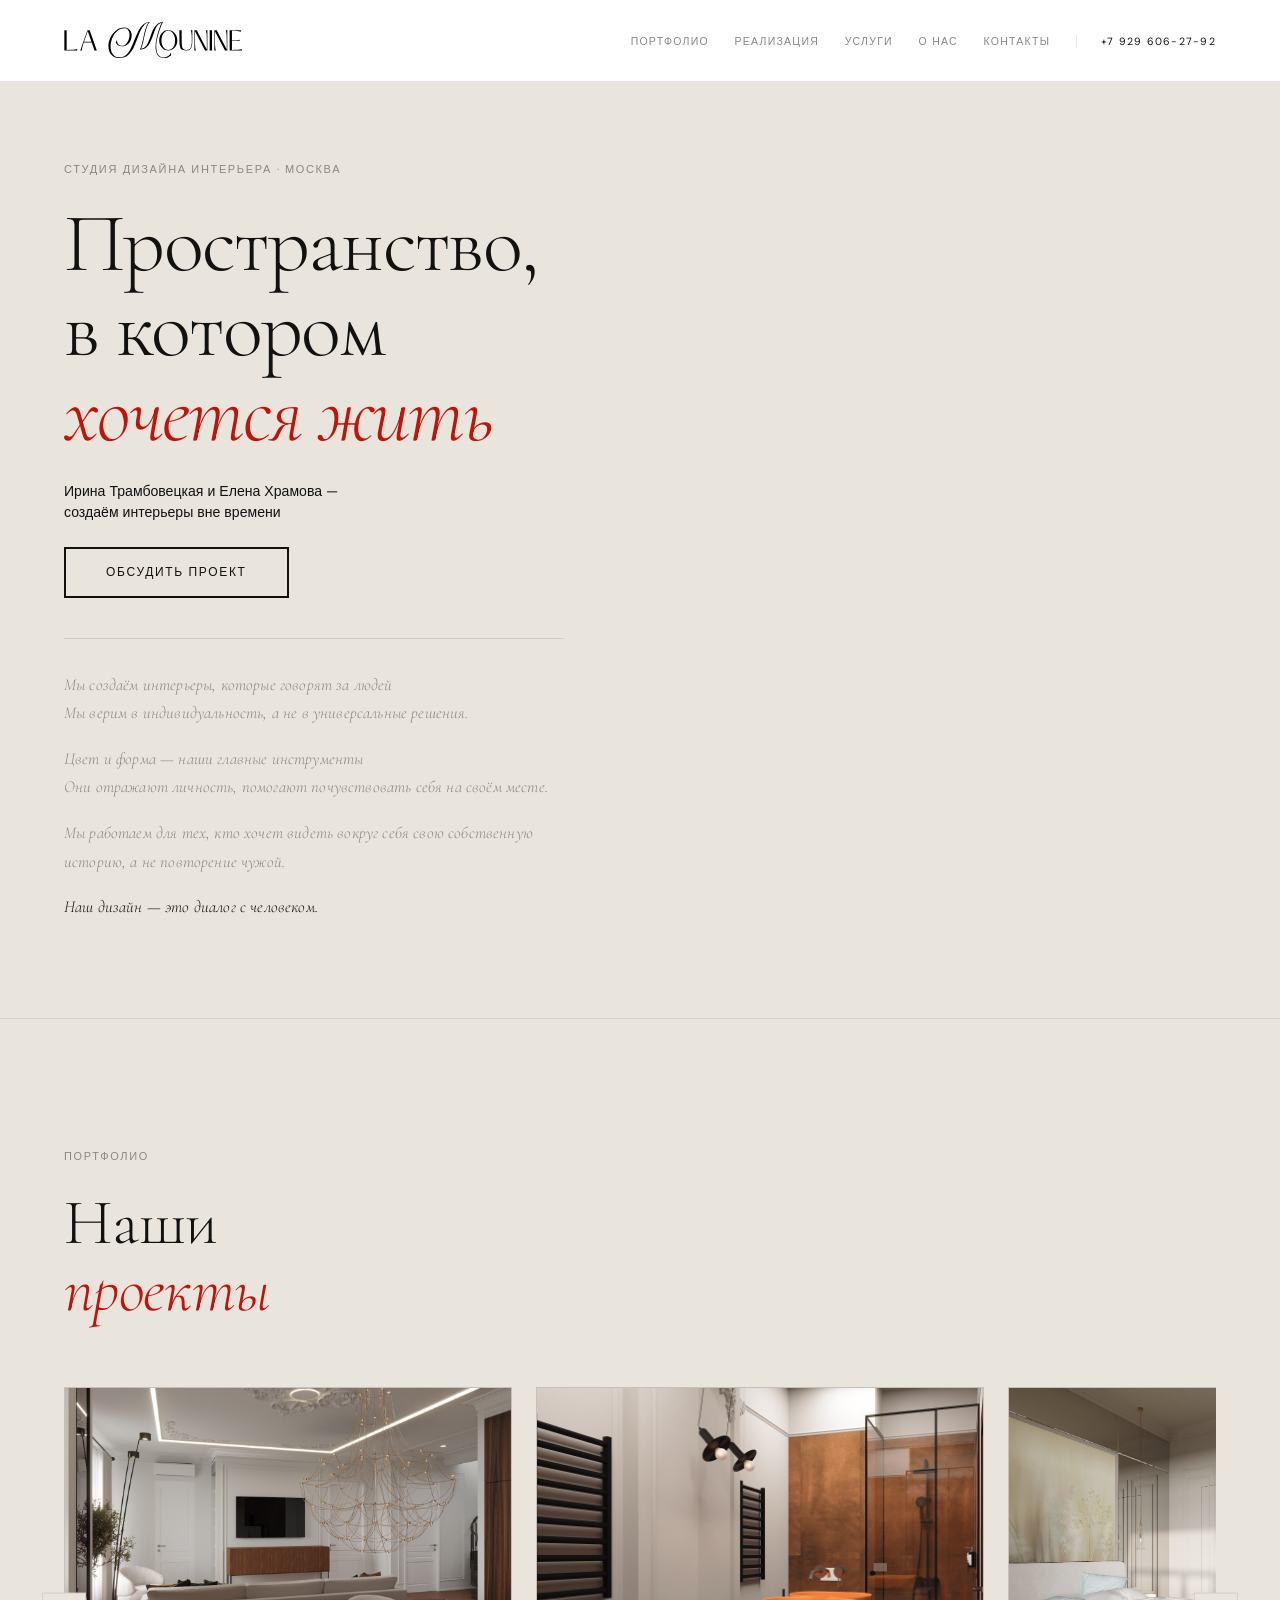
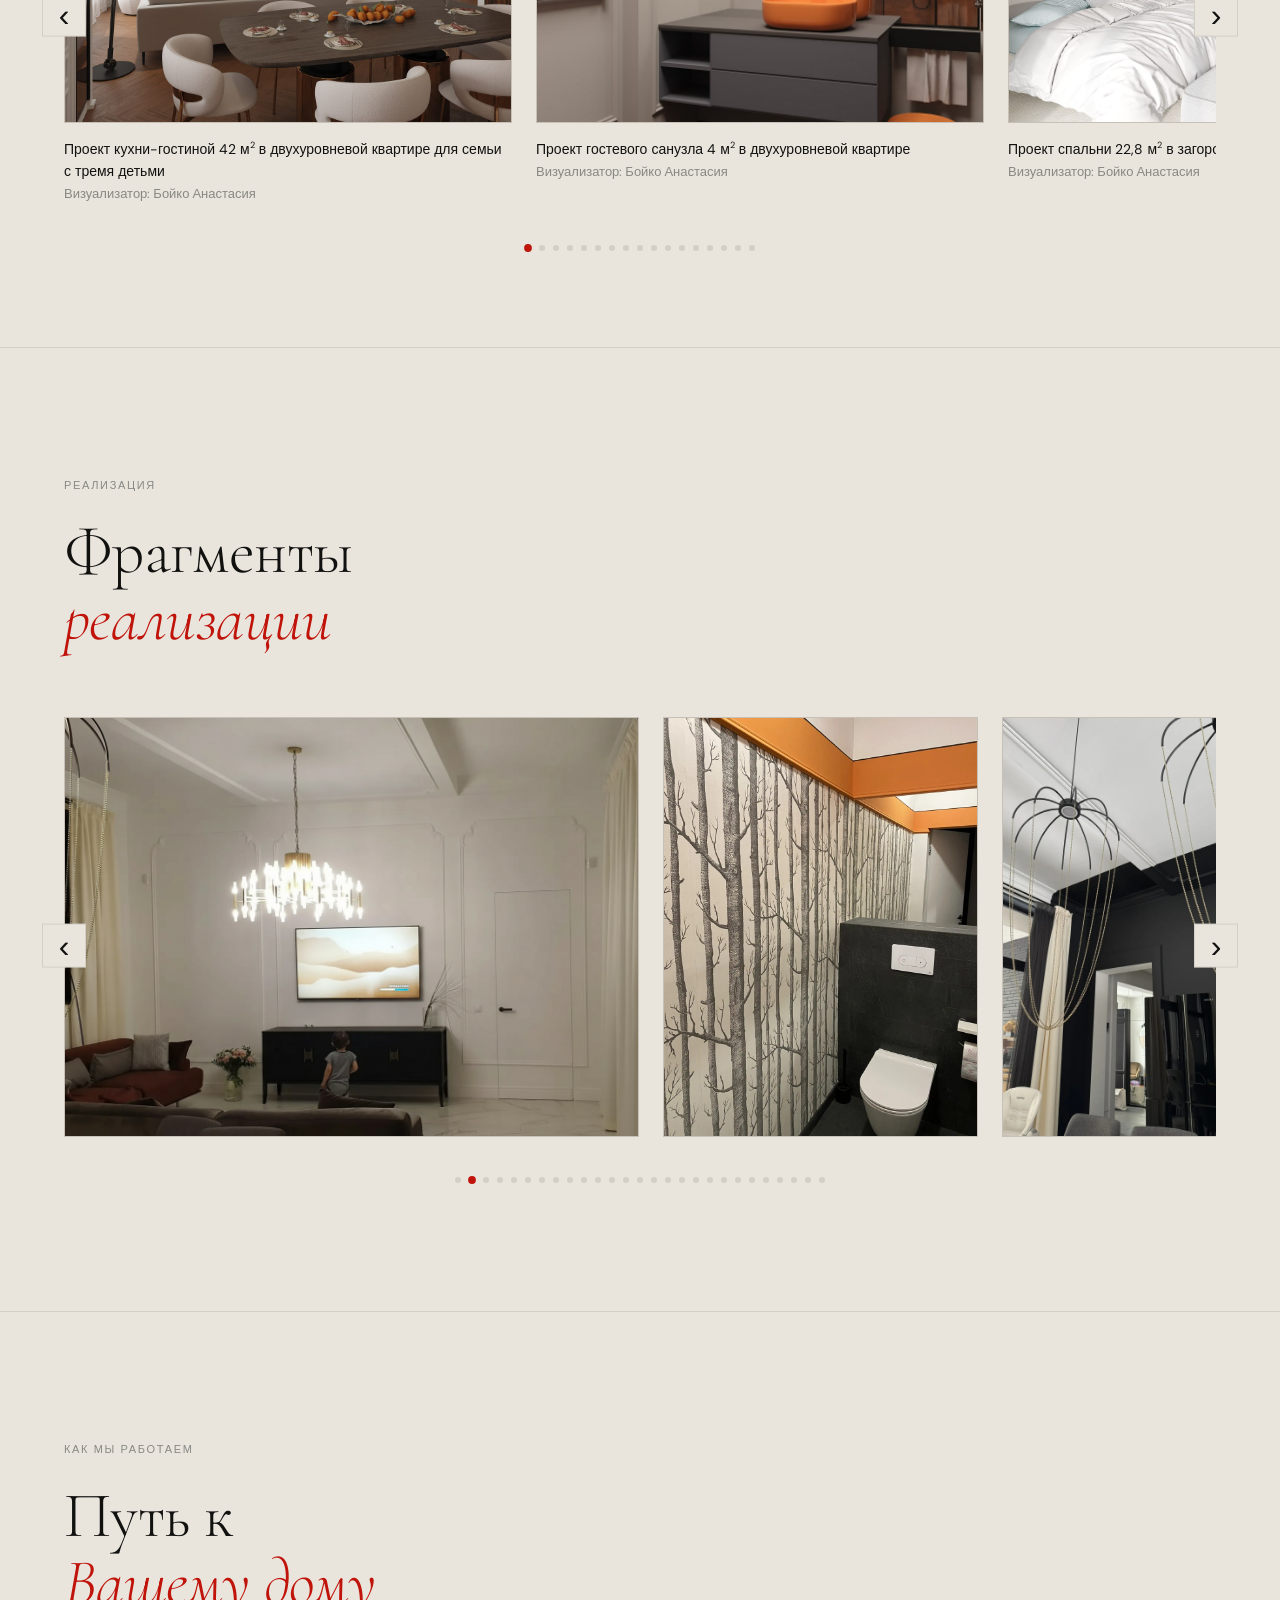
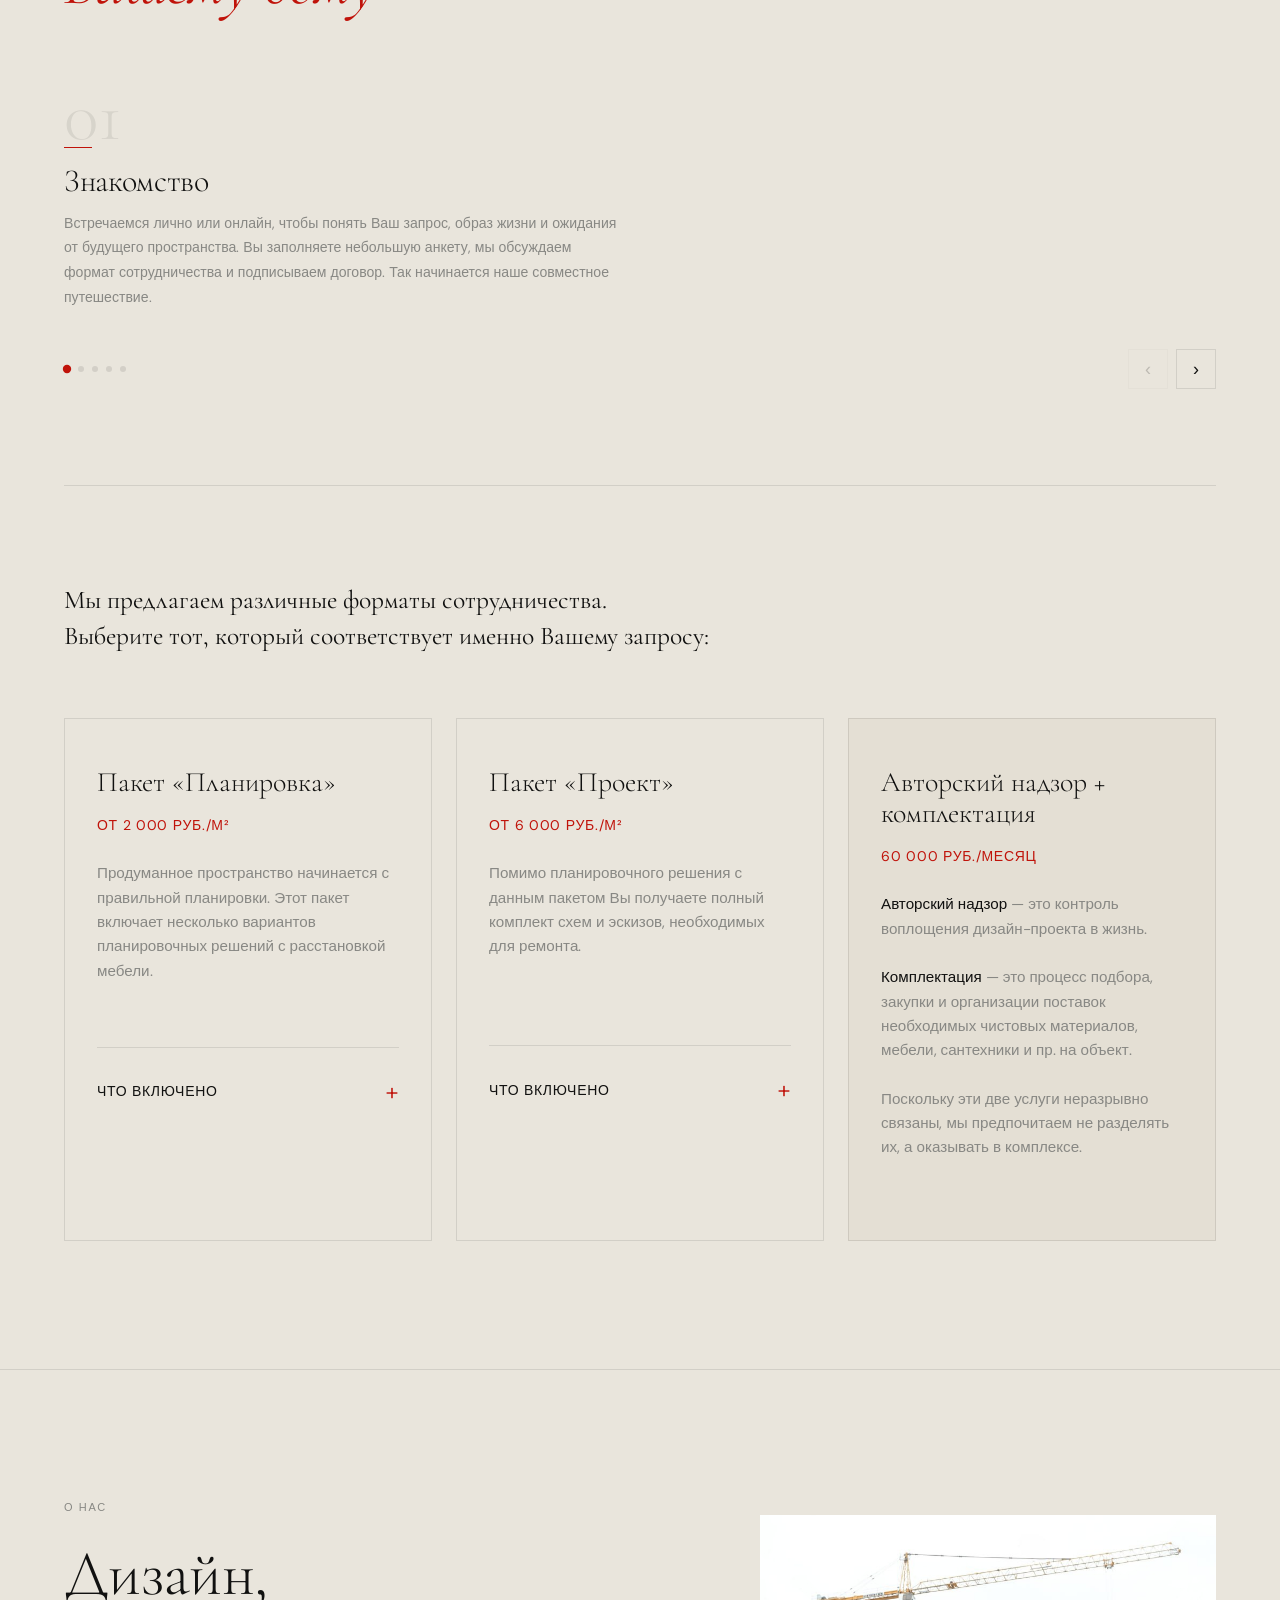
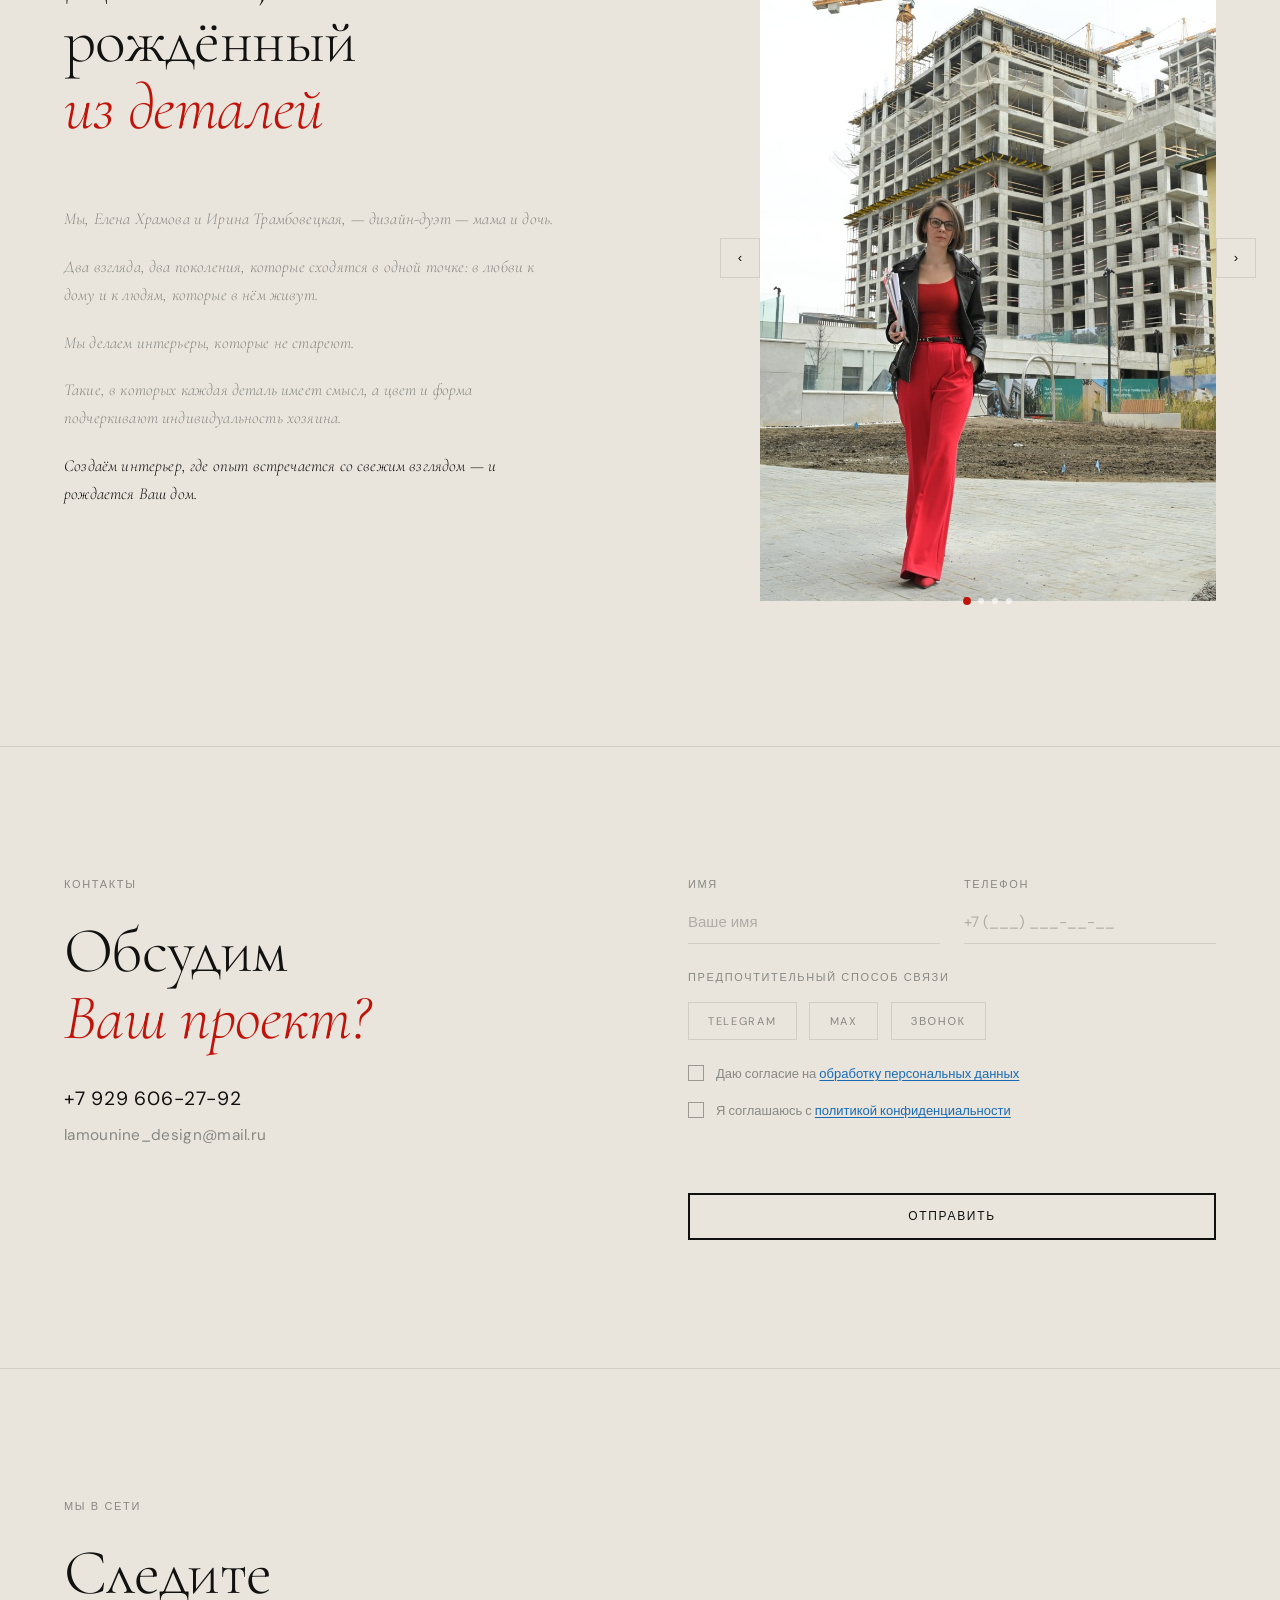
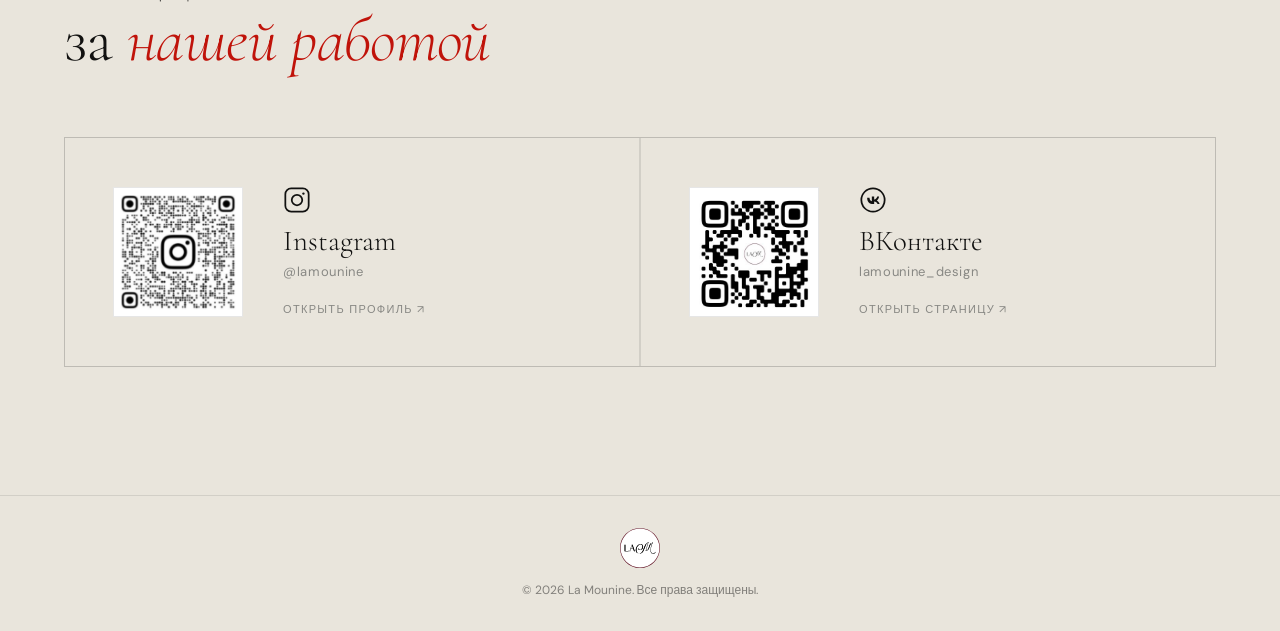
==== index.html @ 2fc663b3 "feat: update site assets, styles, and scripts with new fragment and about section images" ====
<!DOCTYPE html>
<html lang="ru">

<head>
  <meta charset="UTF-8" />
  <meta name="viewport" content="width=device-width, initial-scale=1.0, viewport-fit=cover" />
  <title>La Mounine — Студия дизайна интерьера</title>
  <link rel="icon" type="image/svg+xml" href="images/favicon.svg" />
  <link rel="stylesheet" href="style.css?v=7" />
  <link rel="preconnect" href="https://fonts.googleapis.com" />
  <link rel="preconnect" href="https://fonts.gstatic.com" crossorigin />
  <link
    href="https://fonts.googleapis.com/css2?family=Cormorant+Garamond:ital,wght@0,300;0,400;1,300;1,400&family=DM+Sans:wght@300;400;500&display=swap"
    rel="stylesheet" />
</head>

<body>

  <!-- NAV ═══════════════════════════════════ -->
  <nav class="nav">
    <a href="#" class="nav__logo">
      <img src="images/logo.svg" alt="La Mounine" />
    </a>

    <a href="tel:+79296062792" class="nav__phone nav__phone--mobile">+7 929 606-27-92</a>

    <ul class="nav__links">
      <li><a href="#portfolio">Портфолио</a></li>
      <li><a href="#fragments">Реализация</a></li>
      <li><a href="#process">Услуги</a></li>
      <li><a href="#about">О нас</a></li>
      <li><a href="#contact">Контакты</a></li>
      <li><a href="tel:+79296062792" class="nav__phone">+7 929 606-27-92</a></li>
    </ul>

    <button type="button" class="nav__burger" aria-label="Открыть меню">
      <span></span>
      <span></span>
    </button>
  </nav>

  <!-- HERO ══════════════════════════════════ -->
  <section id="hero" class="hero">
    <div class="hero__content">
      <p class="hero__label">Студия дизайна интерьера · Москва</p>
      <h1 class="hero__title">
        Пространство,<br />
        в котором<br />
        <em>хочется жить</em>
      </h1>
      <p class="hero__offer">
        Ирина Трамбовецкая и Елена Храмова —<br />
        создаём интерьеры вне времени
      </p>
      <a href="#contact" class="btn hero__btn">Обсудить проект</a>
      <div class="hero__manifesto">
        <p>Мы создаём интерьеры, которые говорят за людей<br />Мы верим в индивидуальность, а не в универсальные
          решения.</p>
        <p>Цвет и форма — наши главные инструменты<br />Они отражают личность, помогают почувствовать себя на своём
          месте.</p>
        <p>Мы работаем для тех, кто хочет видеть вокруг себя свою собственную историю, а не повторение чужой.</p>
        <p class="hero__manifesto-last">Наш дизайн — это диалог с человеком.</p>
      </div>
    </div>
    <div class="hero__line" aria-hidden="true"></div>
  </section>

  <!-- PORTFOLIO ═════════════════════════════ -->
  <section id="portfolio" class="portfolio">
    <header class="section-header">
      <span class="section-label">Портфолио</span>
      <h2 class="section-title">Наши<br /><em>проекты</em></h2>
    </header>

    <!--
      КАК ДОБАВИТЬ ПРОЕКТ:
      1. Скопируй блок <div class="project-card"> ... </div>
      2. В data-project укажи уникальное имя (латиницей, без пробелов)
      3. Замени src="images/..." на путь к обложке
      4. Заполни подпись внутри <p class="project-card__caption">
      5. В JS-массиве PROJECTS добавь объект с photos[] и той же caption

      КАК НАПИСАТЬ м²:
      Используй HTML: м<sup>2</sup>  →  отображается как м²
    -->

    <div class="carousel">
      <button class="carousel__btn carousel__btn--prev" id="projectsPrev" aria-label="Предыдущее">&#x2039;</button>
      <button class="carousel__btn carousel__btn--next" id="projectsNext" aria-label="Следующее">&#x203A;</button>

      <div class="projects-scroll" id="projectsTrack">

        <div class="project-card" data-project="project1">
          <div class="project-card__cover">
            <img src="images/project1/1_1.jpg" alt="Проект спальни" />
          </div>
          <p class="project-card__caption">
            Проект кухни-гостиной 42 м<sup>2</sup> в двухуровневой квартире для семьи с тремя детьми<br />
            <span>Визуализатор: Бойко Анастасия</span>
          </p>
        </div>

        <div class="project-card" data-project="project2">
          <div class="project-card__cover">
            <img src="images/project2/2_1.jpg" alt="Проект кухни-гостиной" />
          </div>
          <p class="project-card__caption">
            Проект гостевого санузла 4 м<sup>2</sup> в двухуровневой квартире<br />
            <span>Визуализатор: Бойко Анастасия</span>
          </p>
        </div>

        <div class="project-card" data-project="project3">
          <div class="project-card__cover">
            <img src="images/project3/3_1.jpg" alt="Проект гостевого санузла" />
          </div>
          <p class="project-card__caption">
            Проект спальни 22,8 м<sup>2</sup> в загородном доме для деловой женщины<br />
            <span>Визуализатор: Бойко Анастасия</span>
          </p>
        </div>

        <div class="project-card" data-project="project4">
          <div class="project-card__cover">
            <img src="images/project4/4_1.jpg" alt="Проект спальни" />
          </div>
          <p class="project-card__caption">
            Проект спальни 15,5 м<sup>2</sup> в квартире для молодой пары<br />
            <span>Визуализатор: Бойко Анастасия</span>
          </p>
        </div>

        <div class="project-card" data-project="project5">
          <div class="project-card__cover">
            <img src="images/project5/5_1.jpg" alt="Проект ванной комнаты" />
          </div>
          <p class="project-card__caption">
            Проект ванной комнаты 4,8 м<sup>2</sup> в таунхаусе для девочек<br />
            <span>Визуализатор: Бойко Анастасия</span>
          </p>
        </div>

        <div class="project-card" data-project="project6">
          <div class="project-card__cover">
            <img src="images/project6/6_1.jpg" alt="Проект гостевой комнаты" />
          </div>
          <p class="project-card__caption">
            Проект гостевой комнаты 13,7 м<sup>2</sup> в таунхаусе<br />
            <span>Визуализатор: Бойко Анастасия</span>
          </p>
        </div>

        <div class="project-card" data-project="project7">
          <div class="project-card__cover">
            <img src="images/project7/7_1.jpg" alt="Проект детской комнаты" />
          </div>
          <p class="project-card__caption">
            Проект детской комнаты с «сырной» гардеробной 16,7 м<sup>2</sup> в таунхаусе для маленькой девочки<br />
            <span>Визуализатор: Бойко Анастасия</span>
          </p>
        </div>

        <div class="project-card" data-project="project8">
          <div class="project-card__cover">
            <img src="images/project8/8_1.jpg" alt="Проект детской комнаты" />
          </div>
          <p class="project-card__caption">
            Проект детской комнаты с гардеробной 19,1 м<sup>2</sup> в таунхаусе для девочки в нескольких вариантах<br />
            <span>Визуализатор: Бойко Анастасия</span>
          </p>
        </div>

        <div class="project-card" data-project="project9">
          <div class="project-card__cover">
            <img src="images/project9/9_1.jpg" alt="Проект комнаты для подростка" />
          </div>
          <p class="project-card__caption">
            Проект комнаты для подростка 14,3 м<sup>2</sup> в таунхаусе со своим собственным выходом на улицу<br />
            <span>Визуализатор: Бойко Анастасия</span>
          </p>
        </div>

        <div class="project-card" data-project="project10">
          <div class="project-card__cover">
            <img src="images/project10/10_1.jpg" alt="Проект гостевого санузла" />
          </div>
          <p class="project-card__caption">
            Проект гостевого санузла 3,8 м<sup>2</sup> в таунхаусе с выходом в душевую и техническую зону<br />
            <span>Визуализатор: Бойко Анастасия</span>
          </p>
        </div>

        <div class="project-card" data-project="project11">
          <div class="project-card__cover">
            <img src="images/project11/11_1.jpg" alt="Проект мастер-спальни" />
          </div>
          <p class="project-card__caption">
            Проект мастер-спальни 22,2 м<sup>2</sup> в таунхаусе, предложены разные цветовые решения<br />
            <span>Визуализатор: Бойко Анастасия</span>
          </p>
        </div>

        <div class="project-card" data-project="project12">
          <div class="project-card__cover">
            <img src="images/project12/12_1.jpg" alt="Проект гардероба" />
          </div>
          <p class="project-card__caption">
            Проект невероятной гардеробной комнаты, соединяющего спальню и санузел, 11,6 м<sup>2</sup><br />
            <span>Визуализатор: Бойко Анастасия</span>
          </p>
        </div>

        <div class="project-card" data-project="project13">
          <div class="project-card__cover">
            <img src="images/project13/13_1.jpg" alt="Проект мастер-санузла" />
          </div>
          <p class="project-card__caption">
            Проект мастер-санузла 8,6 м<sup>2</sup> в разных цветовых гаммах<br />
            <span>Визуализатор: Бойко Анастасия</span>
          </p>
        </div>

        <div class="project-card" data-project="project14">
          <div class="project-card__cover">
            <img src="images/project14/14_1.jpg" alt="Проект кухни-гостиной" />
          </div>
          <p class="project-card__caption">
            Проект кухни-гостиной 43,1 м<sup>2</sup> в таунхаусе для семейной пары с маленькими детьми<br />
            <span>Визуализатор: Бойко Анастасия</span>
          </p>
        </div>

        <div class="project-card" data-project="project15">
          <div class="project-card__cover">
            <img src="images/project15/15_1.jpg" alt="Проект комнаты для мальчика-подростка" />
          </div>
          <p class="project-card__caption">
            Проект комнаты для мальчика-подростка 12,5 м<sup>2</sup> в квартире с собственным санузлом 3,6
            м<sup>2</sup><br />
            <span>Визуализатор: Бойко Анастасия</span>
          </p>
        </div>

        <div class="project-card" data-project="project16">
          <div class="project-card__cover">
            <img src="images/project16/16_1.jpg" alt="Проект ванной комнаты" />
          </div>
          <p class="project-card__caption">
            Проект ванной комнаты 4,9 м<sup>2</sup> в квартире с акцентным декором<br />
            <span>Визуализатор: Бойко Анастасия</span>
          </p>
        </div>

        <div class="project-card" data-project="project17">
          <div class="project-card__cover">
            <img src="images/project17/17_1.jpg" alt="Проект прихожей, кухни-столовой и гостиной" />
          </div>
          <p class="project-card__caption">
            Проект прихожей, кухни-столовой и гостиной 4,9 м<sup>2</sup> в квартире для семьи<br />
            <span>Визуализатор: Бойко Анастасия</span>
          </p>
        </div>
      </div><!-- /projects-scroll -->

      <div class="carousel__dots" id="projectsDots"></div>
    </div><!-- /carousel -->
  </section>

  <!-- FRAGMENTS ══════════════════════════════ -->
  <section id="fragments" class="fragments">
    <header class="section-header">
      <span class="section-label">Реализация</span>
      <h2 class="section-title">Фрагменты<br /><em>реализации</em></h2>
    </header>

    <div class="carousel">
      <button class="carousel__btn carousel__btn--prev" id="carouselPrev" aria-label="Предыдущее">&#x2039;</button>
      <button class="carousel__btn carousel__btn--next" id="carouselNext" aria-label="Следующее">&#x203A;</button>

      <div class="carousel__track" id="carouselTrack">
        <!--
          Как добавить фото:
          1. Положи файлы в папку images/fragments/
          2. Раскомментируй <img> и удали <div class="carousel__placeholder">
        -->
        <div class="carousel__slide">
          <img src="images/fragments/f1.jpg" alt="Фрагмент реализации" />
        </div>
        <div class="carousel__slide">
          <img src="images/fragments/f2.jpg" alt="Фрагмент реализации" />
        </div>
        <div class="carousel__slide">
          <img src="images/fragments/f3.jpg" alt="Фрагмент реализации" />
        </div>
        <div class="carousel__slide">
          <img src="images/fragments/f4.jpg" alt="Фрагмент реализации" />
        </div>
        <div class="carousel__slide">
          <img src="images/fragments/f5.jpg" alt="Фрагмент реализации" />
        </div>
        <div class="carousel__slide">
          <img src="images/fragments/f6.jpg" alt="Фрагмент реализации" />
        </div>
        <div class="carousel__slide">
          <img src="images/fragments/f7.jpg" alt="Фрагмент реализации" />
        </div>
        <div class="carousel__slide">
          <img src="images/fragments/f8.jpg" alt="Фрагмент реализации" />
        </div>
        <div class="carousel__slide">
          <img src="images/fragments/f9.jpg" alt="Фрагмент реализации" />
        </div>
        <div class="carousel__slide">
          <img src="images/fragments/f10.jpg" alt="Фрагмент реализации" />
        </div>
        <div class="carousel__slide">
          <img src="images/fragments/f11.jpg" alt="Фрагмент реализации" />
        </div>
        <div class="carousel__slide">
          <img src="images/fragments/f12.jpg" alt="Фрагмент реализации" />
        </div>
        <div class="carousel__slide">
          <img src="images/fragments/f13.jpg" alt="Фрагмент реализации" />
        </div>
        <div class="carousel__slide">
          <img src="images/fragments/f14.jpg" alt="Фрагмент реализации" />
        </div>
        <div class="carousel__slide">
          <img src="images/fragments/f15.jpg" alt="Фрагмент реализации" />
        </div>
        <div class="carousel__slide">
          <img src="images/fragments/f16.jpg" alt="Фрагмент реализации" />
        </div>
        <div class="carousel__slide">
          <img src="images/fragments/f17.jpg" alt="Фрагмент реализации" />
        </div>
        <div class="carousel__slide">
          <img src="images/fragments/f18.jpg" alt="Фрагмент реализации" />
        </div>
        <div class="carousel__slide">
          <img src="images/fragments/f19.jpg" alt="Фрагмент реализации" />
        </div>
        <div class="carousel__slide">
          <img src="images/fragments/f20.jpg" alt="Фрагмент реализации" />
        </div>
        <div class="carousel__slide">
          <img src="images/fragments/f21.jpg" alt="Фрагмент реализации" />
        </div>
        <div class="carousel__slide">
          <img src="images/fragments/f22.jpg" alt="Фрагмент реализации" />
        </div>
        <div class="carousel__slide">
          <img src="images/fragments/f23.jpg" alt="Фрагмент реализации" />
        </div>
        <div class="carousel__slide">
          <img src="images/fragments/f24.jpg" alt="Фрагмент реализации" />
        </div>
        <div class="carousel__slide">
          <img src="images/fragments/f25.jpg" alt="Фрагмент реализации" />
        </div>
        <div class="carousel__slide">
          <img src="images/fragments/f26.jpg" alt="Фрагмент реализации" />
        </div>
        <div class="carousel__slide">
          <img src="images/fragments/f27.jpg" alt="Фрагмент реализации" />
        </div>
      </div>

      <div class="carousel__dots" id="carouselDots"></div>
    </div>
  </section>
  <div class="lightbox" id="lightbox" role="dialog" aria-modal="true" aria-label="Просмотр фото">
    <div class="lightbox__backdrop" id="lightboxBackdrop"></div>
    <button class="lightbox__close" id="lightboxClose" aria-label="Закрыть">&#x2715;</button>
    <div class="lightbox__stage">
      <img src="" alt="" id="lightboxImg" />
    </div>
    <div class="lightbox__bottom">
      <div class="lightbox__desc" id="lightboxDesc"></div>
      <div class="lightbox__footer">
        <button class="lightbox__prev" id="lightboxPrev" aria-label="Предыдущее">&#x2039;</button>
        <div class="lightbox__thumbs" id="lightboxThumbs"></div>
        <button class="lightbox__next" id="lightboxNext" aria-label="Следующее">&#x203A;</button>
      </div>
    </div>
  </div>

  <!-- PROCESS ════════════════════════════════ -->
  <section id="process" class="process">
    <p class="section-label">Как мы работаем</p>
    <h2 class="section-title process__title">Путь к<br /><em>Вашему дому</em></h2>

    <div class="process__stage" id="processStage">
      <div class="process__card process__card--active" data-i="0">
        <div class="process__num">01</div>
        <div class="process__line"></div>
        <p class="process__card-title">Знакомство</p>
        <p class="process__card-text">Встречаемся лично или онлайн, чтобы понять Ваш запрос, образ жизни и ожидания от
          будущего пространства. Вы заполняете небольшую анкету, мы обсуждаем формат сотрудничества и подписываем
          договор. Так начинается наше совместное путешествие.</p>
      </div>
      <div class="process__card" data-i="1">
        <div class="process__num">02</div>
        <div class="process__line"></div>
        <p class="process__card-title">Обмер помещения</p>
        <p class="process__card-text">Если актуального плана нет, мы приглашаем замерщика на объект. На основании точных
          замеров приступаем к проектированию — это основа качественного дизайна.</p>
      </div>
      <div class="process__card" data-i="2">
        <div class="process__num">03</div>
        <div class="process__line"></div>
        <p class="process__card-title">Планировочные решения</p>
        <p class="process__card-text">Мы разрабатываем 2–4 варианта планировки, учитывая эргономику, Ваши привычки и
          особенности помещения. Обсуждаем, корректируем при необходимости и выбираем лучший вариант — тот, который
          станет фундаментом будущего интерьера.</p>
      </div>
      <div class="process__card" data-i="3">
        <div class="process__num">04</div>
        <div class="process__line"></div>
        <p class="process__card-title">Разработка проекта</p>
        <p class="process__card-text">Самый объёмный и творческий этап. Мы подбираем стилистику, создаём все необходимые
          схемы и эскизы. После согласования технической части переходим к подбору материалов, мебели, освещения и
          создаём визуализации, чтобы Вы увидели своё пространство ещё до начала ремонта.</p>
      </div>
      <div class="process__card" data-i="4">
        <div class="process__num">05</div>
        <div class="process__line"></div>
        <p class="process__card-title">Сдача проекта</p>
        <p class="process__card-text">Торжественный момент, когда Вы получаете полный, продуманный проект Вашего
          будущего интерьера. Всё собрано, структурировано и готово к реализации.</p>
      </div>
    </div>

    <div class="process__footer">
      <div class="process__dots">
        <button class="process__dot process__dot--active" data-i="0"></button>
        <button class="process__dot" data-i="1"></button>
        <button class="process__dot" data-i="2"></button>
        <button class="process__dot" data-i="3"></button>
        <button class="process__dot" data-i="4"></button>
      </div>
      <div class="process__nav">
        <button class="process__btn process__btn--prev" id="processPrev" aria-label="Назад" disabled>&#x2039;</button>
        <button class="process__btn process__btn--next" id="processNext" aria-label="Вперёд">&#x203A;</button>
      </div>
    </div>

    <div class="pricing">
      <div class="pricing__intro">
        <p>Мы предлагаем различные форматы сотрудничества.<br />
          Выберите тот, который соответствует именно Вашему запросу:</p>
      </div>

      <div class="pricing__grid">
        <div class="pricing__card">
          <div class="pricing__header">
            <h3 class="pricing__title">Пакет «Планировка»</h3>
            <span class="pricing__price">от 2&nbsp;000 руб./м²</span>
          </div>
          <p class="pricing__desc">Продуманное пространство начинается с правильной планировки. Этот пакет включает
            несколько вариантов планировочных решений с расстановкой мебели.</p>
          <details class="pricing__details">
            <summary>Что включено</summary>
            <ol class="pricing__list">
              <li>Обмерный план</li>
              <li>На выбор 2-4 варианта планировки</li>
              <li>Схема демонтажа</li>
              <li>Схема монтажа</li>
              <li>План схематичной расстановки мебели</li>
            </ol>
          </details>
        </div>

        <div class="pricing__card">
          <div class="pricing__header">
            <h3 class="pricing__title">Пакет «Проект»</h3>
            <span class="pricing__price">от 6&nbsp;000 руб./м²</span>
          </div>
          <p class="pricing__desc">Помимо планировочного решения с данным пакетом Вы получаете полный комплект схем и
            эскизов, необходимых для ремонта.</p>
          <details class="pricing__details">
            <summary>Что включено</summary>
            <ol class="pricing__list">
              <li>Обмерный план</li>
              <li>На выбор 2-4 варианта планировки</li>
              <li>Схема демонтажа</li>
              <li>Схема монтажа</li>
              <li>План схематичной расстановки мебели</li>
              <li>Экспликация</li>
              <li>Схема полов</li>
              <li>Схема потолков</li>
              <li>Схема привязки кондиционирования и вентиляции</li>
              <li>Схема привязки осветительных приборов</li>
              <li>Схема привязки электрооборудования</li>
              <li>Схема привязки сантехоборудования</li>
              <li>Развёртки стен</li>
              <li>Разрезы по необходимости</li>
              <li>Эскизы заказной корпусной мебели</li>
              <li>Рекомендации по комплектации</li>
              <li>Визуализация</li>
            </ol>
          </details>
        </div>

        <div class="pricing__card pricing__card--highlight">
          <div class="pricing__header">
            <h3 class="pricing__title">Авторский надзор + комплектация</h3>
            <span class="pricing__price">60&nbsp;000 руб./месяц</span>
          </div>
          <p class="pricing__desc">
            <strong>Авторский надзор</strong> — это контроль воплощения дизайн-проекта в жизнь.<br><br>
            <strong>Комплектация</strong> — это процесс подбора, закупки и организации поставок необходимых чистовых
            материалов, мебели, сантехники и пр. на объект.<br><br>
            Поскольку эти две услуги неразрывно связаны, мы предпочитаем не разделять их, а оказывать в комплексе.
          </p>
        </div>
      </div>
    </div>
  </section>

  <!-- ABOUT ══════════════════════════════════ -->
  <section id="about" class="about">
    <div class="about__text">
      <header class="section-header">
        <span class="section-label">О нас</span>
        <h2 class="section-title">Дизайн,<br />рождённый<br /><em>из деталей</em></h2>
      </header>
      <p class="about__desc">
        Мы, Елена Храмова и Ирина Трамбовецкая, — дизайн-дуэт — мама и дочь.
      </p>

      <p class="about__desc">
        Два взгляда, два поколения, которые сходятся в одной точке: в любви к дому и к людям, которые в нём живут.
      </p>

      <p class="about__desc">
        Мы делаем интерьеры, которые не стареют.
      </p>

      <p class="about__desc">
        Такие, в которых каждая деталь имеет смысл, а цвет и форма подчеркивают индивидуальность хозяина.
      </p>

      <p class="about__desc about__desc--accent">
        Создаём интерьер, где опыт встречается со свежим взглядом — и рождается Ваш дом.
      </p>

    </div>
    <div class="about-gallery">
      <button class="about-gallery__btn about-gallery__btn--prev" type="button" aria-label="Предыдущее фото"><span
          aria-hidden="true">‹</span></button>
      <div class="about-gallery__viewport" id="aboutGallery">
        <div class="about-gallery__slide"><img src="images/about/1.jpg" alt="О нас 1" loading="lazy"></div>
        <div class="about-gallery__slide"><img src="images/about/2.jpg" alt="О нас 2" loading="lazy"></div>
        <div class="about-gallery__slide"><img src="images/about/3.jpg" alt="О нас 3" loading="lazy"></div>
        <div class="about-gallery__slide"><img src="images/about/4.jpg" alt="О нас 4" loading="lazy"></div>
      </div>
      <button class="about-gallery__btn about-gallery__btn--next" type="button" aria-label="Следующее фото"><span
          aria-hidden="true">›</span></button>
      <div class="about-gallery__dots" id="aboutGalleryDots"></div>
    </div>

  </section>

  <!-- CONTACT ════════════════════════════════ -->
  <section id="contact" class="contact">
    <div class="contact__title">
      <span class="section-label">Контакты</span>
      <h2 class="section-title">Обсудим<br /><em>Ваш проект?</em></h2>
      <a href="tel:+79296062792" class="contact__phone">+7 929 606-27-92</a>
      <a href="mailto:lamounine_design@mail.ru" class="contact__email">lamounine_design@mail.ru</a>
    </div>

    <form class="form" id="contactForm" novalidate>
      <div class="form__row">
        <div class="form__field">
          <label for="name">Имя</label>
          <input type="text" id="name" name="name" placeholder="Ваше имя" required />
        </div>
        <div class="form__field">
          <label for="phone">Телефон</label>
          <input type="tel" id="phone" name="phone" placeholder="+7 (___) ___-__-__" required />
        </div>
      </div>

      <div class="form__field">
        <label>Предпочтительный способ связи</label>
        <div class="form__contact-ways">
          <label class="form__way">
            <input type="radio" name="contact_way" value="telegram" />
            <span>Telegram</span>
          </label>
          <label class="form__way">
            <input type="radio" name="contact_way" value=max />
            <span>MAX</span>
          </label>
          <label class="form__way">
            <input type="radio" name="contact_way" value="call" />
            <span>Звонок</span>
          </label>
        </div>
      </div>

      <div class="form__checks">
        <label class="form__check">
          <input type="checkbox" name="approval" required />
          <span>Даю согласие на <a href="approval.html" target="_blank">обработку персональных данных</a></span>
        </label>
        <label class="form__check">
          <input type="checkbox" name="policy" required />
          <span>Я соглашаюсь с <a href="policy.html" target="_blank">политикой конфиденциальности</a></span>
        </label>
      </div>

      <button type="submit" class="btn btn--full">Отправить</button>
      <p class="form__error" id="formError">Пожалуйста, корректно заполните все поля и дайте необходимые согласия.</p>
      <p class="form__success" id="formSuccess">Спасибо! Мы свяжемся с вами скоро.</p>
    </form>
  </section>

  <!-- SOCIAL ═════════════════════════════════ -->
  <section class="social">
    <header class="section-header">
      <span class="section-label">Мы в сети</span>
      <h2 class="section-title">Следите<br />за <em>нашей работой</em></h2>
    </header>

    <div class="social__grid">

      <a href="https://www.instagram.com/lamounine/" target="_blank" rel="noopener" class="social__card">
        <div class="social__qr">
          <img src="images/qr-instagram.png" alt="QR-код Instagram La Mounine" />
        </div>
        <div class="social__info">
          <svg class="social__icon" viewBox="0 0 24 24" fill="none" xmlns="http://www.w3.org/2000/svg"
            aria-hidden="true">
            <rect x="2" y="2" width="20" height="20" rx="5" stroke="currentColor" stroke-width="1.5" />
            <circle cx="12" cy="12" r="4.5" stroke="currentColor" stroke-width="1.5" />
            <circle cx="17.5" cy="6.5" r="1" fill="currentColor" />
          </svg>
          <span class="social__name">Instagram</span>
          <span class="social__handle">@lamounine</span>
          <span class="social__cta">Открыть профиль ↗</span>
        </div>
      </a>

      <a href="https://vk.ru/lamounine_design" target="_blank" rel="noopener" class="social__card">
        <div class="social__qr">
          <img src="images/qr-vk.png" alt="QR-код ВКонтакте La Mounine" />
        </div>
        <div class="social__info">
          <svg class="social__icon" viewBox="0 0 24 24" fill="none" xmlns="http://www.w3.org/2000/svg"
            aria-hidden="true">
            <path d="M2 12C2 6.477 6.477 2 12 2s10 4.477 10 10-4.477 10-10 10S2 17.523 2 12z" stroke="currentColor"
              stroke-width="1.5" />
            <path
              d="M7 10c0 3.5 1.8 5.5 5.4 5.5h.6v-2.2c1.4.1 2.5 1 2.9 2.2h1.8c-.5-1.7-1.7-2.7-2.5-3.1.8-.5 1.8-1.6 2-3.4h-1.6c-.4 1.5-1.3 2.4-2.6 2.5V9H11v4.1C9.6 12.7 9.1 11.4 9 10H7z"
              fill="currentColor" />
          </svg>
          <span class="social__name">ВКонтакте</span>
          <span class="social__handle">lamounine_design</span>
          <span class="social__cta">Открыть страницу ↗</span>
        </div>
      </a>

    </div>
  </section>

  <!-- FOOTER ═════════════════════════════════ -->
  <footer class="footer">
    <div class="footer__brand">
      <a href="#" class="footer__logo">
        <img src="images/logo-mark.svg" alt="La Mounine">
      </a>
      <p class="footer__copy">© 2026 La Mounine. Все права защищены.</p>
    </div>
  </footer>

  <script src="script.js?v=4"></script>
</body>

</html>
---- style.css ----
/* ════════════════════════════════════════════
   ПЕРЕМЕННЫЕ
════════════════════════════════════════════ */
:root {
  --bg:        #e9e5dc;
  --bg2:       #dbd5c9;
  --fg:        #111110;
  --fg-muted:  #888884;
  --accent:    #c0130a;      /* красный */
  --border:    rgba(17, 17, 16, 0.1);

  --font-display: "Cormorant Garamond", Georgia, serif;
  --font-body: "DM Sans", sans-serif;

  --max-w: 1200px;
  --pad:   clamp(1rem, 5vw, 5rem);
}

*, *::before, *::after { box-sizing: border-box; margin: 0; padding: 0; }
html { scroll-behavior: smooth; }

.resize-animation-stopper * {
  animation: none !important;
  transition: none !important;
}

body {
  background: var(--bg);
  color: var(--fg);
  font-family: var(--font-body, sans-serif), sans-serif;
  font-size: clamp(15px, 1.1vw, 17px);
  line-height: 1.65;
  overflow-x: hidden;
}

a { color: inherit; text-decoration: none; }
ul { list-style: none; }
img { display: block; width: 100%; object-fit: cover; }

/* Там где нужна высота 100% — задаём явно */
.project-card__cover img,
.about__img img,
.gallery__img img,
.lightbox__thumb { height: 100%; }

/* Карусель — фиксированная высота, ширина по фото */
.carousel__slide img { width: auto !important; height: 100% !important; object-fit: unset !important; }


/* ════════════════════════════════════════════
   УТИЛИТЫ
════════════════════════════════════════════ */
.section-label {
  display: block;
  font-size: 11px;
  font-weight: 400;
  letter-spacing: 0.15em;
  text-transform: uppercase;
  color: var(--fg-muted);
  margin-bottom: 1.5rem;
}

.section-title {
  font-family: var(--font-display, serif), serif;
  font-size: clamp(2.8rem, 5vw, 5rem);
  font-weight: 300;
  line-height: 1.05;
  letter-spacing: -0.01em;
  color: var(--fg);
}

.section-title em {
  font-style: italic;
  color: var(--accent);
}

.section-header { margin-bottom: 4rem; }
.section-header--center { text-align: left; }


/* ════════════════════════════════════════════
   КНОПКА
════════════════════════════════════════════ */
.btn {
  display: inline-block;
  margin-top: 2.5rem;
  padding: 0.85rem 2.5rem;
  border: 2px solid var(--fg);
  color: var(--fg);
  font-family: var(--font-body, sans-serif), sans-serif;
  font-size: 12px;
  font-weight: 400;
  letter-spacing: 0.14em;
  text-transform: uppercase;
  transition: background 0.22s, color 0.22s, border-color 0.22s;
  cursor: pointer;
  background: transparent;
}

.btn:hover {
  background: var(--accent);
  border-color: var(--accent);
  color: #fff;
}

.btn--full { width: 100%; text-align: center; }


/* ════════════════════════════════════════════
   НАВИГАЦИЯ
════════════════════════════════════════════ */
.nav {
  position: fixed;
  top: 0; left: 0; right: 0;
  z-index: 100;
  display: flex;
  align-items: center;
  justify-content: space-between;
  padding: 1.4rem var(--pad);
  padding-top: calc(1.4rem + env(safe-area-inset-top, 0px));
  background: rgba(255, 255, 255, 0.98);
  -webkit-backdrop-filter: blur(10px);
  backdrop-filter: blur(10px);
  border-bottom: 1px solid var(--border);
  -webkit-transform: translateZ(0);
  transform: translateZ(0);
  will-change: transform;
}

.nav__logo {
  display: flex;
  align-items: center;
  transition: opacity 0.2s;
}
.nav__logo:hover { opacity: 0.65; }

/* Горизонтальный логотип в навигации */
.nav__logo img {
  height: clamp(28px, 3.5vw, 36px);
  width: auto;
  display: block;
}

/* Круглый знак в футере */
.footer__logo img {
  height: 40px;
  width: auto;
}

.nav__links {
  display: flex;
  gap: clamp(1rem, 2vw, 2.5rem);
  margin-left: auto;
}

.nav__links li {
  white-space: nowrap;
}

.nav__links a {
  font-size: 10.5px;
  letter-spacing: 0.12em;
  text-transform: uppercase;
  color: var(--fg-muted);
  transition: color 0.2s;
}
.nav__links a:hover { color: var(--accent); }

.nav__phone {
  color: var(--fg) !important;
  font-size: 12px;
  letter-spacing: 0.06em;
  border-left: 1px solid var(--border);
  padding-left: 1.5rem;
  transition: color 0.2s;
}
.nav__phone:hover { color: var(--accent) !important; }

.nav__phone--mobile {
  display: none;
}

.nav__burger {
  display: none;
  background: none;
  border: none;
  cursor: pointer;
  width: 26px;
  height: 14px;
  flex-direction: column;
  justify-content: space-between;
  padding: 0;
  z-index: 101;
}

.nav__burger span {
  display: block;
  width: 100%;
  height: 1px;
  background-color: var(--fg);
  transition: transform 0.3s cubic-bezier(0.4, 0, 0.2, 1), opacity 0.3s;
}

/* ════════════════════════════════════════════
   HERO
════════════════════════════════════════════ */
.hero {
  position: relative;
  min-height: 100vh;
  display: flex;
  align-items: center;
  padding: 10rem var(--pad) 6rem;
  overflow: hidden;
  background: var(--bg);
}

.hero__bg-text {
  position: absolute;
  top: 50%;
  right: -2vw;
  transform: translateY(-50%);
  font-family: var(--font-display, serif), serif;
  font-size: clamp(10rem, 22vw, 22rem);
  font-weight: 300;
  letter-spacing: -0.04em;
  color: rgba(17, 17, 16, 0.04);
  pointer-events: none;
  user-select: none;
  white-space: nowrap;
}

.hero__content {
  position: relative;
  z-index: 1;
  max-width: 700px;
  animation: fadeUp 1s ease both;
}

.hero__label {
  font-size: 11px;
  letter-spacing: 0.15em;
  text-transform: uppercase;
  color: var(--fg-muted);
  margin-bottom: 1.5rem;
}

.hero__title {
  font-family: var(--font-display, serif), serif;
  font-size: clamp(3.5rem, 6.5vw, 7rem);
  font-weight: 300;
  line-height: 1.02;
  letter-spacing: -0.02em;
  color: var(--fg);
  margin-bottom: 1.5rem;
}

.hero__title em {
  font-style: italic;
  color: var(--accent);
}

.hero__offer {
  font-family: var(--font-body, sans-serif), sans-serif;
  font-size: clamp(14px, 1.1vw, 16px);
  font-weight: 400;
  color: var(--fg);
  line-height: 1.5;
  margin-top: 1.5rem;
  max-width: 480px;
}

.hero__btn {
  margin-top: 1.5rem;
}

.hero__sub {
  color: var(--fg-muted);
  font-size: clamp(14px, 1.1vw, 16px);
  line-height: 1.7;
  width: 100%;
  max-width: 480px;
}

.hero__manifesto {
  margin-top: 2.5rem;
  width: 100%;
  max-width: 500px;
  display: flex;
  flex-direction: column;
  gap: 1.1rem;
  padding-top: 2rem;
  border-top: 1px solid var(--border);
}

.hero__manifesto p {
  font-family: var(--font-display, serif), serif;
  font-size: clamp(1rem, 1.3vw, 1.15rem);
  font-weight: 300;
  font-style: italic;
  line-height: 1.7;
  color: var(--fg-muted);
  letter-spacing: 0.01em;
}

.hero__manifesto-last {
  color: var(--fg) !important;
  font-style: italic;
}

/* Декоративная вертикальная линия — скрыта */
.hero__line { display: none; }


/* ════════════════════════════════════════════
   ПОРТФОЛИО — горизонтальный скролл
════════════════════════════════════════════ */
.portfolio {
  padding: 8rem var(--pad) 6rem;
  border-top: 1px solid var(--border);
}

.portfolio .section-header {
  padding-right: 0;
}

.projects-scroll {
  display: flex;
  gap: 1.5rem;
  overflow-x: auto;
  padding-bottom: 1rem;
  scroll-snap-type: x mandatory;
  -webkit-overflow-scrolling: touch;
  scroll-behavior: smooth;
  cursor: grab;
}

.projects-scroll:active { cursor: grabbing; }

.projects-scroll::-webkit-scrollbar { display: none; }
.projects-scroll::-webkit-scrollbar-track { background: transparent; }
.projects-scroll::-webkit-scrollbar-thumb { background: var(--border); }

.project-card {
  flex-shrink: 0;
  width: clamp(280px, 35vw, 480px);
  scroll-snap-align: start;
  cursor: pointer;
}

.project-card__cover {
  aspect-ratio: 4 / 3;
  overflow: hidden;
  background: var(--bg2);
  border: 1px solid var(--border);
  position: relative;
}

.project-card__cover img {
  width: 100%;
  height: 100%;
  object-fit: cover;
  display: block;
  transition: transform 0.55s cubic-bezier(0.25, 0.46, 0.45, 0.94);
}

.project-card:hover .project-card__cover img { transform: scale(1.04); }

.project-card__placeholder {
  width: 100%;
  height: 100%;
  background: var(--bg2);
  display: flex;
  align-items: center;
  justify-content: center;
}

/* Иконка zoom при hover */
.project-card__cover::after {
  content: '↗';
  position: absolute;
  top: 12px; right: 14px;
  font-size: 16px;
  color: var(--accent);
  opacity: 0;
  transform: translate(4px, -4px);
  transition: opacity 0.25s, transform 0.25s;
  pointer-events: none;
}
.project-card:hover .project-card__cover::after {
  opacity: 1;
  transform: translate(0, 0);
}

.project-card__caption {
  margin-top: 0.9rem;
  font-family: var(--font-body, sans-serif), sans-serif;
  font-size: 14px;
  font-weight: 400;
  line-height: 1.6;
  color: var(--fg);
}

.project-card__caption sup {
  font-size: 9px;
  vertical-align: super;
  line-height: 0;
}

.project-card__caption span {
  font-family: var(--font-body, sans-serif), sans-serif;
  color: var(--fg-muted);
  font-size: 13px;
}


/* ════════════════════════════════════════════
   ЛАЙТБОКС с превью снизу
════════════════════════════════════════════ */
.lightbox {
  display: none;
  position: fixed;
  inset: 0;
  z-index: 200;
  flex-direction: column;
}

.lightbox.open { display: flex; }

.lightbox__backdrop {
  position: absolute;
  inset: 0;
  background: rgba(0, 0, 0, 0.95);
  cursor: zoom-out;
}

.lightbox__close {
  position: absolute;
  top: 1.2rem; right: 1.5rem;
  z-index: 3;
  background: none;
  border: none;
  color: #fff;
  font-size: 1.4rem;
  cursor: pointer;
  transition: color 0.2s;
  line-height: 1;
}
.lightbox__close:hover { color: var(--accent); }

/* Фото — занимает максимум */
.lightbox__stage {
  position: relative;
  z-index: 1;
  flex: 1;
  display: flex;
  align-items: center;
  justify-content: center;
  width: 100%;
  padding: 3.5rem 1rem 0.5rem;
  min-height: 0;
}

.lightbox__stage img {
  max-width: 100%;
  max-height: 100%;
  width: auto !important;
  height: auto !important;
  object-fit: contain;
  animation: lbIn 0.22s ease;
  display: block;
  position: relative;
  z-index: 1;
}

@keyframes lbIn {
  from { opacity: 0; transform: scale(0.97); }
  to   { opacity: 1; transform: scale(1); }
}

/* Нижняя зона */
.lightbox__bottom {
  position: relative;
  z-index: 2;
  flex-shrink: 0;
  width: 100%;
}

/* Описание — под фото */
.lightbox__desc {
  color: rgba(255,255,255,0.75);
  font-family: var(--font-body, sans-serif), sans-serif;
  font-size: 13px;
  line-height: 1.6;
  max-height: 4.5em;
  overflow-y: auto;
  text-align: center;
  padding: 0.6rem 3rem;
}

.lightbox__desc::-webkit-scrollbar { width: 2px; }
.lightbox__desc::-webkit-scrollbar-thumb { background: rgba(255,255,255,0.2); }

/* Строка: стрелка | превью по центру | стрелка */
.lightbox__footer {
  display: flex;
  align-items: center;
  padding: 0.4rem 0 0.8rem;
}

.lightbox__prev,
.lightbox__next {
  flex-shrink: 0;
  background: none;
  border: none;
  color: #fff;
  font-size: 2.5rem;
  padding: 0.5rem 1rem;
  cursor: pointer;
  line-height: 1;
  transition: color 0.2s;
}
.lightbox__prev:hover,
.lightbox__next:hover { color: var(--accent); }

/* Превью по центру */
.lightbox__thumbs {
  flex: 1;
  display: flex;
  justify-content: center;
  gap: 6px;
  overflow-x: auto;
  scroll-snap-type: x mandatory;
  -webkit-overflow-scrolling: touch;
  padding: 0 0.3rem;
}

.lightbox__thumbs::-webkit-scrollbar { display: none; }

.lightbox__thumb {
  flex-shrink: 0;
  width: 60px;
  height: 45px;
  object-fit: cover;
  opacity: 0.4;
  cursor: pointer;
  border: 2px solid transparent;
  transition: opacity 0.2s, border-color 0.2s;
  scroll-snap-align: start;
}
.lightbox__thumb:hover { opacity: 0.7; }
.lightbox__thumb.active { opacity: 1; border-color: #fff; }


/* ════════════════════════════════════════════
   О СТУДИИ
════════════════════════════════════════════ */
/* ════════════════════════════════════════════
   PROCESS
════════════════════════════════════════════ */
.process {
  padding: 8rem var(--pad);
  border-top: 1px solid var(--border);
}

.process__title {
  margin-bottom: 4rem;
}

.process__stage {
  display: flex;
  overflow-x: auto;
  overflow-y: hidden;
  -webkit-overflow-scrolling: touch;
  touch-action: pan-x pan-y;
  scrollbar-width: none;
  scroll-snap-type: x mandatory;
  scroll-behavior: smooth;
  gap: 24px;
}
.process__stage::-webkit-scrollbar {
  display: none;
}

.process__card {
  flex: 0 0 100%;
  min-width: 100%;
  scroll-snap-align: start;
  user-select: none;
  -webkit-user-select: none;
}

.process__num {
  font-family: var(--font-display), serif;
  font-weight: 300;
  font-size: 4.5rem;
  color: rgba(17, 17, 16, 0.08);
  line-height: 1;
  margin-bottom: -0.3rem;
}

.process__line {
  width: 28px;
  height: 1px;
  background: var(--accent);
  margin-bottom: 0.9rem;
}

.process__card-title {
  font-family: var(--font-display), serif;
  font-weight: 300;
  font-size: clamp(1.5rem, 2.5vw, 2rem);
  color: var(--fg);
  line-height: 1.1;
  letter-spacing: -0.01em;
  margin-bottom: 0.8rem;
}

.process__card-text {
  font-size: clamp(0.875rem, 1.1vw, 1rem);
  line-height: 1.75;
  color: var(--fg-muted);
  max-width: 560px;
}

.process__footer {
  margin-top: 2.5rem;
  display: flex;
  align-items: center;
  justify-content: space-between;
}

.process__dots {
  display: flex;
  gap: 8px;
  align-items: center;
}

.process__dot {
  width: 6px;
  height: 6px;
  border-radius: 50%;
  background: var(--border);
  border: none;
  padding: 0;
  cursor: pointer;
  transition: background 0.25s, transform 0.25s;
  flex-shrink: 0;
}

.process__dot--active {
  background: var(--accent);
  transform: scale(1.4);
}

.process__nav {
  display: flex;
  gap: 8px;
}

.process__btn {
  width: 40px;
  height: 40px;
  border: 1px solid var(--border);
  background: var(--bg);
  color: var(--fg);
  cursor: pointer;
  font-size: 18px;
  display: flex;
  align-items: center;
  justify-content: center;
  transition: background 0.2s, color 0.2s, border-color 0.2s;
  -webkit-tap-highlight-color: transparent;
}

.process__btn:hover {
  background: var(--fg);
  color: var(--bg);
  border-color: var(--fg);
}

.process__btn:disabled {
  opacity: 0.2;
  cursor: default;
}

.process__btn:disabled:hover {
  background: var(--bg);
  color: var(--fg);
  border-color: var(--border);
}

@media (max-width: 768px) {
  .process {
    padding: 5rem var(--pad);
  }
  .process__card-text {
    max-width: 100%;
  }
  .process__nav {
    display: none;
  }
}

/* ════════════════════════════════════════════
   PRICING
════════════════════════════════════════════ */
.pricing {
  margin-top: 6rem;
  border-top: 1px solid var(--border);
  padding-top: 6rem;
}

.pricing__intro {
  font-family: var(--font-display), serif;
  font-size: clamp(1.25rem, 2vw, 1.75rem);
  line-height: 1.4;
  margin-bottom: 4rem;
  max-width: 800px;
}

.pricing__grid {
  display: grid;
  grid-template-columns: repeat(auto-fit, minmax(320px, 1fr));
  gap: 24px;
}

.pricing__card {
  border: 1px solid var(--border);
  padding: 3rem 2rem;
  background: var(--bg);
  display: flex;
  flex-direction: column;
}

.pricing__card--highlight {
  background: #e4dfd4; /* На пару тонов светлее чем --bg2 (#dbd5c9) */
  align-self: start;
}

.pricing__header {
  margin-bottom: 1.5rem;
}

.pricing__title {
  font-family: var(--font-display), serif;
  font-size: 1.75rem;
  font-weight: 300;
  margin-bottom: 0.5rem;
  line-height: 1.1;
}

.pricing__price {
  font-family: var(--font-body), sans-serif;
  font-size: 0.875rem;
  text-transform: uppercase;
  letter-spacing: 0.05em;
  color: var(--accent);
  display: inline-block;
  margin-top: 0.5rem;
}

.pricing__desc {
  font-size: 0.95rem;
  line-height: 1.6;
  color: var(--fg-muted);
  margin-bottom: 2rem;
  min-height: 120px;
}

.pricing__desc strong {
  color: var(--fg);
  font-weight: 500;
}

.pricing__details {
  margin-top: 2rem;
  border-top: 1px solid var(--border);
  padding-top: 1.5rem;
}

.pricing__details summary {
  font-size: 0.875rem;
  text-transform: uppercase;
  letter-spacing: 0.05em;
  cursor: pointer;
  list-style: none;
  display: flex;
  justify-content: space-between;
  align-items: center;
  transition: color 0.3s;
}

.pricing__details summary::-webkit-details-marker {
  display: none;
}

.pricing__details summary::after {
  content: '+';
  font-size: 1.5rem;
  font-weight: 300;
  color: var(--accent);
  transition: transform 0.3s;
}

.pricing__details[open] summary::after {
  transform: rotate(45deg);
}

.pricing__list {
  margin-top: 1.5rem;
  padding-left: 1.25rem;
  font-size: 0.875rem;
  line-height: 1.8;
  color: var(--fg-muted);
}

.pricing__list li {
  margin-bottom: 0.5rem;
  padding-left: 0.5rem;
}

.pricing__list li::marker {
  color: var(--accent);
}

@media (max-width: 768px) {
  .pricing {
    margin-top: 4rem;
    padding-top: 4rem;
  }
}

.about {
  display: grid;
  grid-template-columns: minmax(0, 1.15fr) minmax(0, 0.9fr);
  gap: 3.5rem;
  align-items: start;
  padding: 8rem var(--pad);
  border-top: 1px solid var(--border);
}

.about__desc {
  font-family: var(--font-display), serif;
  font-size: clamp(1rem, 1.3vw, 1.15rem);
  font-weight: 300;
  font-style: italic;
  line-height: 1.7;
  letter-spacing: 0.01em;
  color: var(--fg-muted);
  margin-top: 2rem;
  max-width: 480px;
}

.about__desc + .about__desc {
  margin-top: 1.2rem;
}

.about__desc--accent {
  color: var(--fg);
  font-family: var(--font-display, serif), serif;
  font-style: italic;
  font-size: clamp(1.05rem, 1.3vw, 1.2rem);
  line-height: 1.7;
}

.about__stats {
  display: flex;
  gap: 3rem;
  margin-top: 3rem;
  padding-top: 2rem;
  border-top: 1px solid var(--border);
}

.about__stats li {
  display: flex;
  flex-direction: column;
}

.about__stats strong {
  font-family: var(--font-display, serif), serif;
  font-size: 3.5rem;
  font-weight: 300;
  color: var(--accent);
  line-height: 1;
}

.about__stats span {
  font-size: 12px;
  letter-spacing: 0.08em;
  color: var(--fg-muted);
  margin-top: 0.4rem;
}

.about__img {
  aspect-ratio: 4 / 5;
  background: var(--bg2);
  border: 1px solid var(--border);
  display: flex;
  align-items: center;
  justify-content: center;
  overflow: hidden;
}

.about-gallery {
  position: relative;
  width: min(100%, 540px);
  margin-inline: auto;
}

.about-gallery__viewport {
  display: flex;
  align-items: center;
  overflow-x: auto;
  overflow-y: hidden;
  -webkit-overflow-scrolling: touch;
  touch-action: pan-x pan-y;
  scrollbar-width: none;
  border: none;
  background: transparent;
  scroll-snap-type: x mandatory;
  scroll-behavior: smooth;
}
.about-gallery__viewport::-webkit-scrollbar {
  display: none;
}

.about-gallery__slide {
  flex: 0 0 100%;
  min-width: 100%;
  scroll-snap-align: start;
  user-select: none;
  -webkit-user-select: none;
}

.about-gallery__slide img {
  width: 100%;
  height: auto;
  max-height: 80vh;
  object-fit: contain;
  display: block;
}

.about-gallery__btn {
  position: absolute;
  top: 0;
  bottom: 0;
  margin: auto;
  width: 40px;
  height: 40px;
  border: 1px solid var(--border);
  background: var(--bg);
  color: var(--fg);
  display: flex;
  align-items: center;
  justify-content: center;
  cursor: pointer;
  z-index: 2;
  transition: background 0.2s, color 0.2s, border-color 0.2s;
}

.about-gallery__btn:hover {
  background: var(--fg);
  color: var(--bg);
  border-color: var(--fg);
}

.about-gallery__btn--prev {
  left: 0;
  transform: translateX(-100%);
}

.about-gallery__btn--next {
  right: 0;
  transform: translateX(100%);
}

.about-gallery__dots {
  position: absolute;
  bottom: 14px;
  left: 0;
  right: 0;
  display: flex;
  justify-content: center;
  gap: 8px;
}

.about-gallery__dot {
  width: 6px;
  height: 6px;
  border-radius: 50%;
  border: none;
  padding: 0;
  background: rgba(255,255,255,0.6);
  cursor: pointer;
  transition: background 0.2s, transform 0.2s;
}

.about-gallery__dot.active {
  background: var(--accent);
  transform: scale(1.3);
}
@media (min-width: 1024px) {
  .about {
    grid-template-columns: minmax(0, 1.05fr) minmax(420px, 0.95fr);
    gap: 4rem;
    align-items: center;
  }

  .about-gallery {
    justify-self: center;
    align-self: center;
  }

}

@media (max-width: 768px) {
  .about-gallery {
    width: 100%;
  }

  .about-gallery__viewport {
    /* Удалено жесткое соотношение сторон для мобильных */
  }

  .about-gallery__btn {
    display: none;
  }
}

.about__img-placeholder {
  font-size: 12px;
  letter-spacing: 0.1em;
  text-transform: uppercase;
  color: var(--fg-muted);
}

/* Десктопная настройка ABOUT */
@media (min-width: 1024px) {
  .about {
    grid-template-columns: minmax(0, 1.18fr) minmax(360px, 0.82fr);
    gap: 2.5rem;
    align-items: center;
  }

  .about__text {
    align-self: start;
  }

  .about__desc {
    max-width: 500px;
  }

  .about__img {
    align-self: center;
    justify-self: end;
    width: min(100%, 460px);
    aspect-ratio: 4 / 5;
  }
}


/* ════════════════════════════════════════════
   КОНТАКТЫ
════════════════════════════════════════════ */
.contact {
  display: grid;
  grid-template-columns: 1fr 1fr;
  gap: 6rem;
  align-items: start;
  padding: 8rem var(--pad);
  border-top: 1px solid var(--border);
}

.contact__title {
  position: sticky;
  top: 6rem;
}

.contact__phone {
  display: block;
  margin-top: 2rem;
  font-family: var(--font-body, sans-serif), sans-serif;
  font-size: clamp(1rem, 1.5vw, 1.2rem);
  font-weight: 400;
  color: var(--fg);
  letter-spacing: 0.04em;
  transition: color 0.2s;
}
.contact__phone:hover { color: var(--accent); }

.contact__email {
  display: inline-block;
  margin-top: 0.5rem;
  font-family: var(--font-body, sans-serif), sans-serif;
  font-size: clamp(0.9rem, 1.2vw, 1rem);
  font-weight: 400;
  color: var(--fg-muted);
  letter-spacing: 0.02em;
  transition: color 0.2s;
}
.contact__email:hover { color: var(--accent); }

.contact__title .section-label {
  display: block;
  margin-bottom: 1.5rem;
}

.contact .form {
  margin-top: 0;
}

.form { margin-top: 0; display: block; }

.form__row {
  display: grid;
  grid-template-columns: 1fr 1fr;
  gap: 1.5rem;
}

.form__field {
  display: flex;
  flex-direction: column;
  gap: 0.5rem;
  margin-bottom: 1.5rem;
}

.form__field label {
  font-size: 11px;
  letter-spacing: 0.15em;
  text-transform: uppercase;
  color: var(--fg-muted);
}

.form__field input,
.form__field textarea {
  background: transparent;
  border: none;
  border-bottom: 1px solid var(--border);
  color: var(--fg);
  font-family: var(--font-body, sans-serif), sans-serif;
  font-size: 15px;
  padding: 0.7rem 0;
  outline: none;
  transition: border-color 0.2s;
  resize: none;
}

.form__field input::placeholder,
.form__field textarea::placeholder {
  color: var(--fg-muted);
  opacity: 0.6;
}

.form__field input:focus,
.form__field textarea:focus {
  border-color: var(--accent);
}

.form__success {
  display: none;
  text-align: center;
  margin-top: 1.5rem;
  font-size: 13px;
  letter-spacing: 0.08em;
  color: var(--accent);
}
.form__contact-ways {
  display: flex;
  gap: 0.8rem;
  flex-wrap: wrap;
  margin-top: 0.5rem;
}

.form__way {
  display: flex;
  align-items: center;
  gap: 0.5rem;
  cursor: pointer;
  padding: 0.55rem 1.2rem;
  border: 1px solid var(--border);
  font-size: 13px;
  color: var(--fg-muted);
  transition: border-color 0.2s, color 0.2s;
  user-select: none;
}

.form__way:hover {
  border-color: var(--fg);
  color: var(--fg);
}

.form__way input[type="radio"] {
  display: none;
}

.form__way:has(input:checked) {
  border-color: var(--fg);
  color: var(--fg);
  background: var(--bg2);
}

.form__success.visible { display: block; }

.form__error {
  display: none;
  text-align: center;
  margin-bottom: 1rem;
  font-size: 14px;
  color: var(--accent);
}
.form__error.visible { display: block; }

.form--submitted input:invalid,
.form--submitted textarea:invalid {
  border-color: var(--accent);
}
.form--submitted .form__check input:invalid {
  border-color: var(--accent);
  background: rgba(192, 19, 10, 0.05);
}
.form--submitted .form__check:has(input:invalid) {
  color: var(--accent);
}

.form__checks {
  display: flex;
  flex-direction: column;
  gap: 1.1rem;
  margin-bottom: 2rem;
}

.form__check {
  display: flex;
  align-items: flex-start;
  gap: 0.75rem;
  cursor: pointer;
  font-size: 13px;
  color: var(--fg-muted);
  line-height: 1.5;
}

.form__check input[type="checkbox"] {
  appearance: none;
  -webkit-appearance: none;
  flex-shrink: 0;
  width: 16px;
  height: 16px;
  border: 1px solid var(--border);
  border-color: rgba(17,17,16,0.35);
  background: transparent;
  cursor: pointer;
  margin-top: 1px;
  transition: border-color 0.2s, background 0.2s;
  position: relative;
}

.form__check input[type="checkbox"]:checked {
  background: var(--fg);
  border-color: var(--fg);
}

.form__check input[type="checkbox"]:checked::after {
  content: '';
  position: absolute;
  left: 3px;
  top: 1px;
  width: 8px;
  height: 5px;
  border-left: 2px solid #fff;
  border-bottom: 2px solid #fff;
  transform: rotate(-45deg);
}

.form__check a {
  color: #1a6bb5;
  text-decoration: underline;
  text-underline-offset: 2px;
  transition: color 0.2s;
}
.form__check a:hover { color: #0f4a80; }

@media (min-width: 768px) {
  .form__check span,
  .form__check a {
    white-space: nowrap;
  }
}

/* ════════════════════════════════════════════
   ФРАГМЕНТЫ РЕАЛИЗАЦИИ — карусель
════════════════════════════════════════════ */
.fragments {
  padding: 8rem var(--pad);
  border-top: 1px solid var(--border);
}

.carousel {
  position: relative;
}

.carousel__track {
  display: flex;
  gap: 1.5rem;
  overflow-x: auto;
  scroll-snap-type: x mandatory;
  -webkit-overflow-scrolling: touch;
  scroll-behavior: smooth;
  padding-bottom: 1rem;
}

.carousel__track::-webkit-scrollbar { display: none; }

.carousel__slide {
  flex-shrink: 0;
  height: 420px;
  scroll-snap-align: start;
  background: var(--bg2);
  border: 1px solid var(--border);
  overflow: hidden;
}

.carousel__slide img {
  height: 100%;
  width: auto;
  display: block;
  object-fit: unset;
  transition: transform 0.55s cubic-bezier(0.25, 0.46, 0.45, 0.94);
}

.carousel__slide:hover img { transform: scale(1.04); }

.carousel__placeholder {
  width: 100%;
  height: 100%;
  background: var(--bg2);
}

/* Кнопки пред/след */
.carousel__btn {
  position: absolute;
  top: 50%;
  transform: translateY(-60%);
  z-index: 2;
  background: var(--bg);
  border: 1px solid var(--border);
  color: var(--fg);
  font-size: 2rem;
  width: 44px;
  height: 44px;
  display: flex;
  align-items: center;
  justify-content: center;
  cursor: pointer;
  transition: background 0.2s, color 0.2s, border-color 0.2s;
  line-height: 1;
}

.carousel__btn:hover {
  background: var(--fg);
  color: var(--bg);
  border-color: var(--fg);
}

.carousel__btn--prev { left: -22px; }
.carousel__btn--next { right: -22px; }

/* Точки */
.carousel__dots {
  display: flex;
  gap: 8px;
  justify-content: center;
  margin-top: 1.5rem;
}

.carousel__dot {
  width: 6px;
  height: 6px;
  border-radius: 50%;
  background: var(--border);
  border: none;
  cursor: pointer;
  padding: 0;
  transition: background 0.2s, transform 0.2s;
}

.carousel__dot.active {
  background: var(--accent);
  transform: scale(1.3);
}

@media (max-width: 768px) {
  .carousel__btn {
    display: none;
  }

  .carousel__track {
    gap: 0.875rem;
    padding: 0 4vw 1rem;
    scroll-padding-inline: 4vw;
    align-items: center;
  }

  .carousel__slide {
    width: auto;
    max-width: none;
    padding: 0;
    display: inline-flex;
    align-items: center;
    justify-content: center;
    scroll-snap-align: center;
    background: transparent;
    border: none;
    overflow: visible;
    height: min(74vw, 560px);
  }

  .carousel__slide.is-landscape {
    height: min(52vw, 320px);
  }

  .carousel__slide.is-square {
    height: min(68vw, 460px);
  }

  .carousel__slide.is-portrait {
    height: min(74vw, 560px);
  }

  .carousel__slide img {
    height: 100%;
    width: auto !important;
    max-width: 88vw;
    margin: 0;
    display: block;
    border: 1px solid var(--border);
    background: var(--bg2);
  }

  .carousel__dots {
    margin-top: 1rem;
    gap: 6px;
  }
}




/* ════════════════════════════════════════════
   ПРАВОВЫЕ СТРАНИЦЫ (approval.html, policy.html)
════════════════════════════════════════════ */
.legal {
  padding: 10rem var(--pad) 6rem;
  min-height: 100vh;
}

.legal__inner {
  max-width: 760px;
  margin: 0 auto;
}

.legal__back {
  display: inline-block;
  font-size: 12px;
  letter-spacing: 0.1em;
  text-transform: uppercase;
  color: var(--fg-muted);
  margin-bottom: 3rem;
  transition: color 0.2s;
}
.legal__back:hover { color: var(--accent); }

.legal__title {
  font-family: var(--font-display, serif), serif;
  font-size: clamp(2.5rem, 4vw, 4rem);
  font-weight: 300;
  line-height: 1.05;
  margin-bottom: 3.5rem;
  padding-bottom: 2rem;
  border-bottom: 1px solid var(--border);
}

.legal__title em {
  font-style: italic;
  color: var(--accent);
}

.legal__body {
  font-size: 15px;
  line-height: 1.8;
  color: var(--fg-muted);
}

.legal__body p {
  margin-bottom: 1.2rem;
}

.legal__body h2 {
  font-family: var(--font-body, sans-serif), sans-serif;
  font-size: 13px;
  font-weight: 500;
  letter-spacing: 0.1em;
  text-transform: uppercase;
  color: var(--fg);
  margin-top: 2.5rem;
  margin-bottom: 1rem;
}

.legal__body ul {
  list-style: none;
  padding: 0;
  margin-bottom: 1.2rem;
}

.legal__body ul li {
  padding-left: 1.2rem;
  position: relative;
  margin-bottom: 0.5rem;
}

.legal__body ul li::before {
  content: '—';
  position: absolute;
  left: 0;
  color: var(--accent);
}

.legal__body strong {
  color: var(--fg);
  font-weight: 500;
}

.legal__body a {
  color: var(--fg);
  text-decoration: underline;
  text-underline-offset: 2px;
  transition: color 0.2s;
}
.legal__body a:hover { color: var(--accent); }


/* ════════════════════════════════════════════
   СОЦСЕТИ
════════════════════════════════════════════ */
.social {
  padding: 8rem var(--pad);
  border-top: 1px solid var(--border);
}

.social__grid {
  display: grid;
  grid-template-columns: 1fr 1fr;
  gap: 2px;
  background: var(--border);
  border: 1px solid var(--border);
}

.social__card {
  display: flex;
  gap: 2.5rem;
  align-items: center;
  padding: 3rem;
  background: var(--bg);
  text-decoration: none;
  transition: background 0.22s;
  cursor: pointer;
}

.social__card:hover {
  background: var(--bg2);
}

.social__card:hover .social__cta {
  color: var(--accent);
}

.social__qr {
  flex-shrink: 0;
  width: 130px;
  height: 130px;
  border: 1px solid var(--border);
  padding: 6px;
  background: #fff;
}

.social__qr img,
.social__qr canvas {
  width: 100%;
  height: 100%;
  display: block;
}

.social__qr--generated canvas {
  image-rendering: pixelated;
}

.social__info {
  display: flex;
  flex-direction: column;
  gap: 0.3rem;
}

.social__icon {
  width: 28px;
  height: 28px;
  color: var(--fg);
  margin-bottom: 0.5rem;
}

.social__name {
  font-family: var(--font-display, serif), serif;
  font-size: 1.8rem;
  font-weight: 300;
  line-height: 1;
  color: var(--fg);
}

.social__handle {
  font-size: 13px;
  color: var(--fg-muted);
  letter-spacing: 0.05em;
}

.social__cta {
  font-size: 11px;
  letter-spacing: 0.12em;
  text-transform: uppercase;
  color: var(--fg-muted);
  margin-top: 0.8rem;
  transition: color 0.2s;
}


/* ════════════════════════════════════════════
   ПОДВАЛ
════════════════════════════════════════════ */
.footer {
  display: flex;
  justify-content: center;
  padding: 2rem var(--pad);
  border-top: 1px solid var(--border);
}

.footer__brand {
  display: flex;
  flex-direction: column;
  align-items: center;
  gap: 0.9rem;
}

.footer__logo {
  display: inline-flex;
  align-items: center;
  justify-content: center;
}

.footer__logo img {
  height: 40px;
  width: auto;
}

.footer__copy {
  font-size: 12px;
  color: rgba(17, 17, 16, 0.48);
  line-height: 1.4;
  text-align: center;
}



/* ════════════════════════════════════════════
   АНИМАЦИИ
════════════════════════════════════════════ */
@keyframes fadeUp {
  from { opacity: 0; transform: translateY(30px); }
  to   { opacity: 1; transform: translateY(0); }
}

.reveal {
  opacity: 0;
  transform: translateY(22px);
  transition: opacity 0.7s ease, transform 0.7s ease;
}
.reveal.visible {
  opacity: 1;
  transform: translateY(0);
}


/* ════════════════════════════════════════════
   АДАПТИВ
════════════════════════════════════════════ */
@media (max-width: 900px) {
  .gallery { grid-template-columns: repeat(2, 1fr); }
}

@media (max-width: 1024px) {
  .nav {
    gap: 0.75rem;
  }

  .nav__burger {
    display: flex;
    margin-left: 1.5rem;
  }

  .nav__links {
    position: absolute;
    top: 100%;
    left: 0;
    width: 100%;
    height: auto;
    margin: 0;
    max-width: none;
    background: rgba(255, 255, 255, 0.98) !important;
    backdrop-filter: blur(10px);
    -webkit-backdrop-filter: blur(10px);
    border-bottom: 1px solid var(--border);
    display: flex;
    flex-direction: column;
    justify-content: flex-start;
    align-items: center;
    text-align: center;
    gap: 0.85rem;
    padding: 1.5rem 2rem 2.5rem;
    opacity: 0;
    pointer-events: none;
    transform: translateY(-10px);
    transition: opacity 0.4s cubic-bezier(0.4, 0, 0.2, 1), transform 0.3s cubic-bezier(0.4, 0, 0.2, 1);
    z-index: -1;
  }

  .nav__links.is-open {
    opacity: 1;
    pointer-events: auto;
    transform: translateY(0);
  }

  .nav__links a {
    font-size: 11px;
    letter-spacing: 0.12em;
    color: var(--fg);
  }

  .nav__links .nav__phone {
    display: none !important;
  }

  .nav__burger.is-active span:nth-child(1) {
    transform: translateY(6.5px) rotate(45deg);
  }
  .nav__burger.is-active span:nth-child(2) {
    transform: translateY(-6.5px) rotate(-45deg);
  }

  .nav__logo {
    flex-shrink: 1;
    min-width: 0;
  }

  .nav__phone--mobile {
    display: inline-flex !important;
    align-items: center;
    margin-left: auto;
    padding-left: 0;
    border-left: none;
    font-size: 11px;
    letter-spacing: 0.04em;
    white-space: nowrap;
    color: var(--fg) !important;
  }
}

@media (max-width: 768px) {

  .gallery { grid-template-columns: 1fr; }

  /* Карточки проектов на мобиле */
  .project-card { width: 80vw; }

  .about {
    grid-template-columns: 1fr;
    gap: 3rem;
  }
  .about__img { order: -1; aspect-ratio: 3 / 2; }

  .contact {
    grid-template-columns: 1fr;
    gap: 3rem;
  }
  .contact__title { position: static; }

  .form__row { grid-template-columns: 1fr; }

  .social__grid { grid-template-columns: 1fr; }

  .social__card { padding: 2rem; gap: 1.5rem; }

  .social__qr { width: 100px; height: 100px; }

  .footer {
    flex-direction: column;
    align-items: center;
    text-align: center;
  }
}
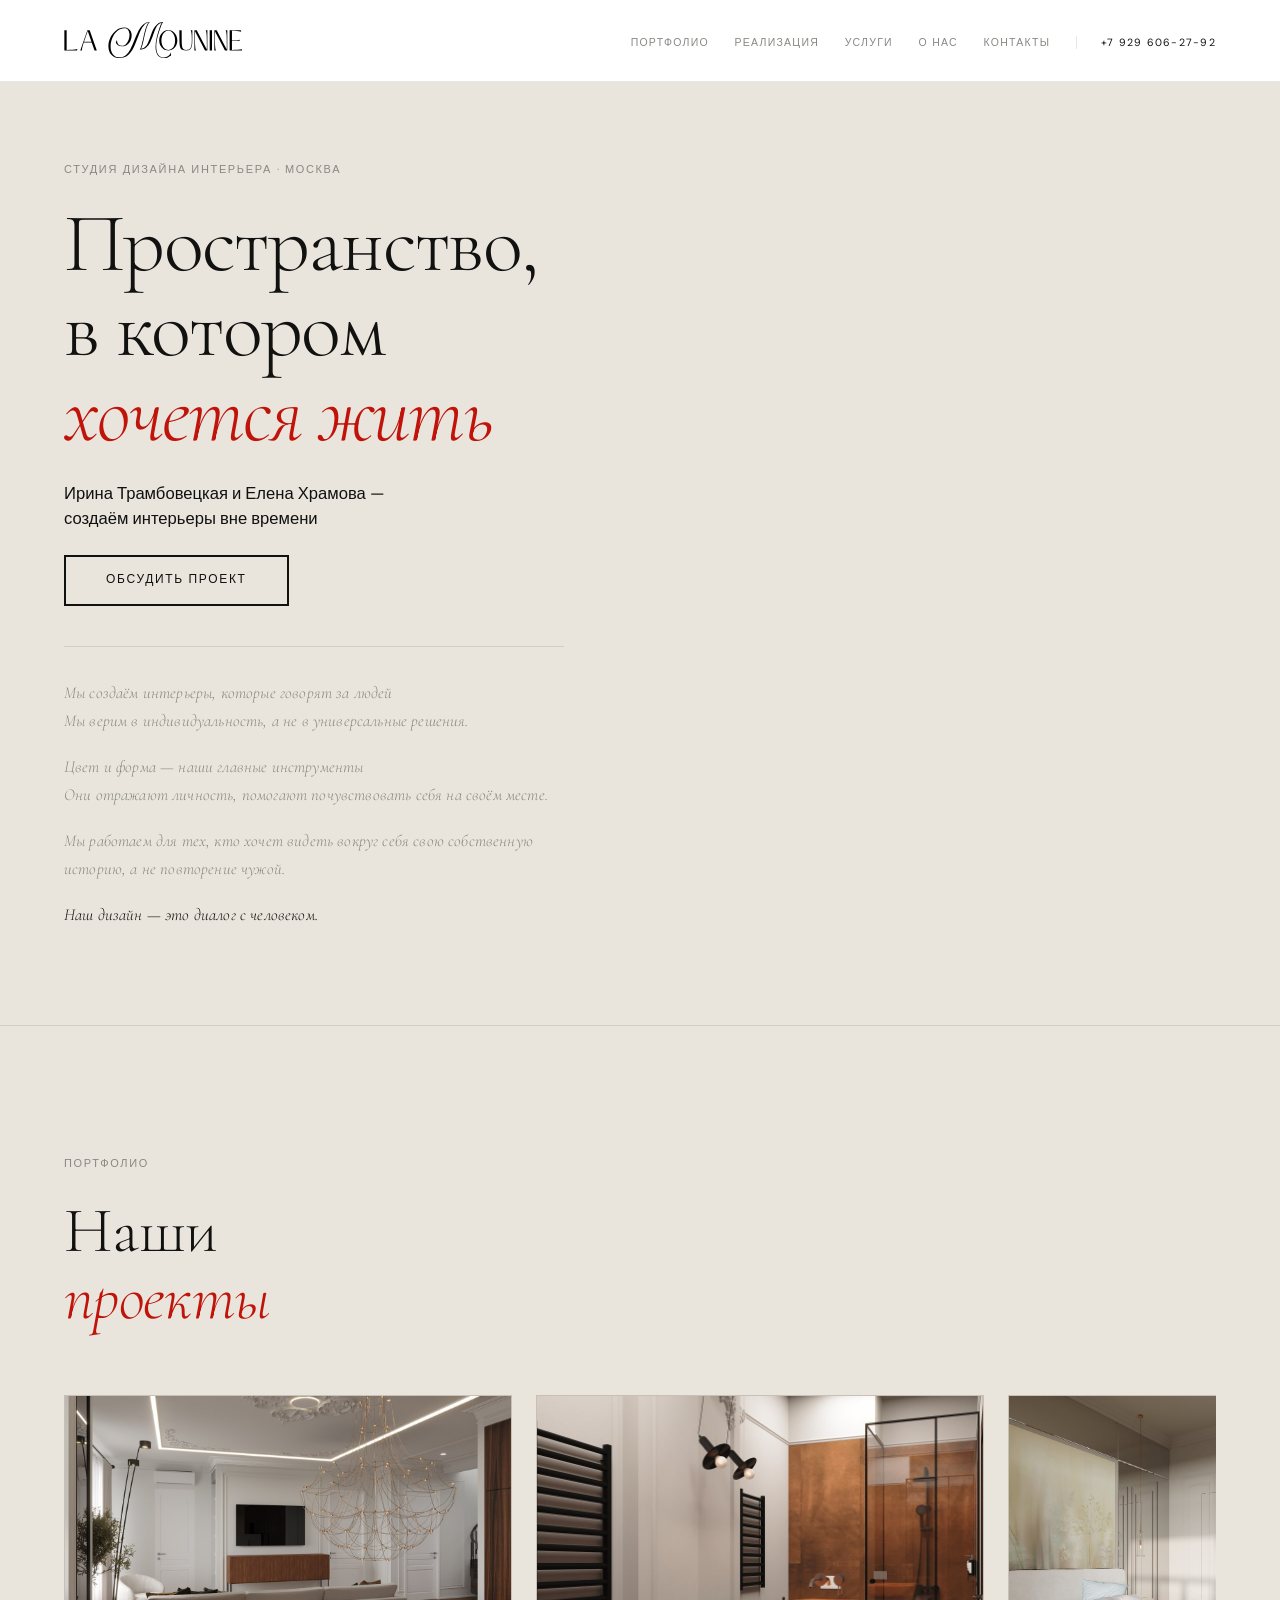
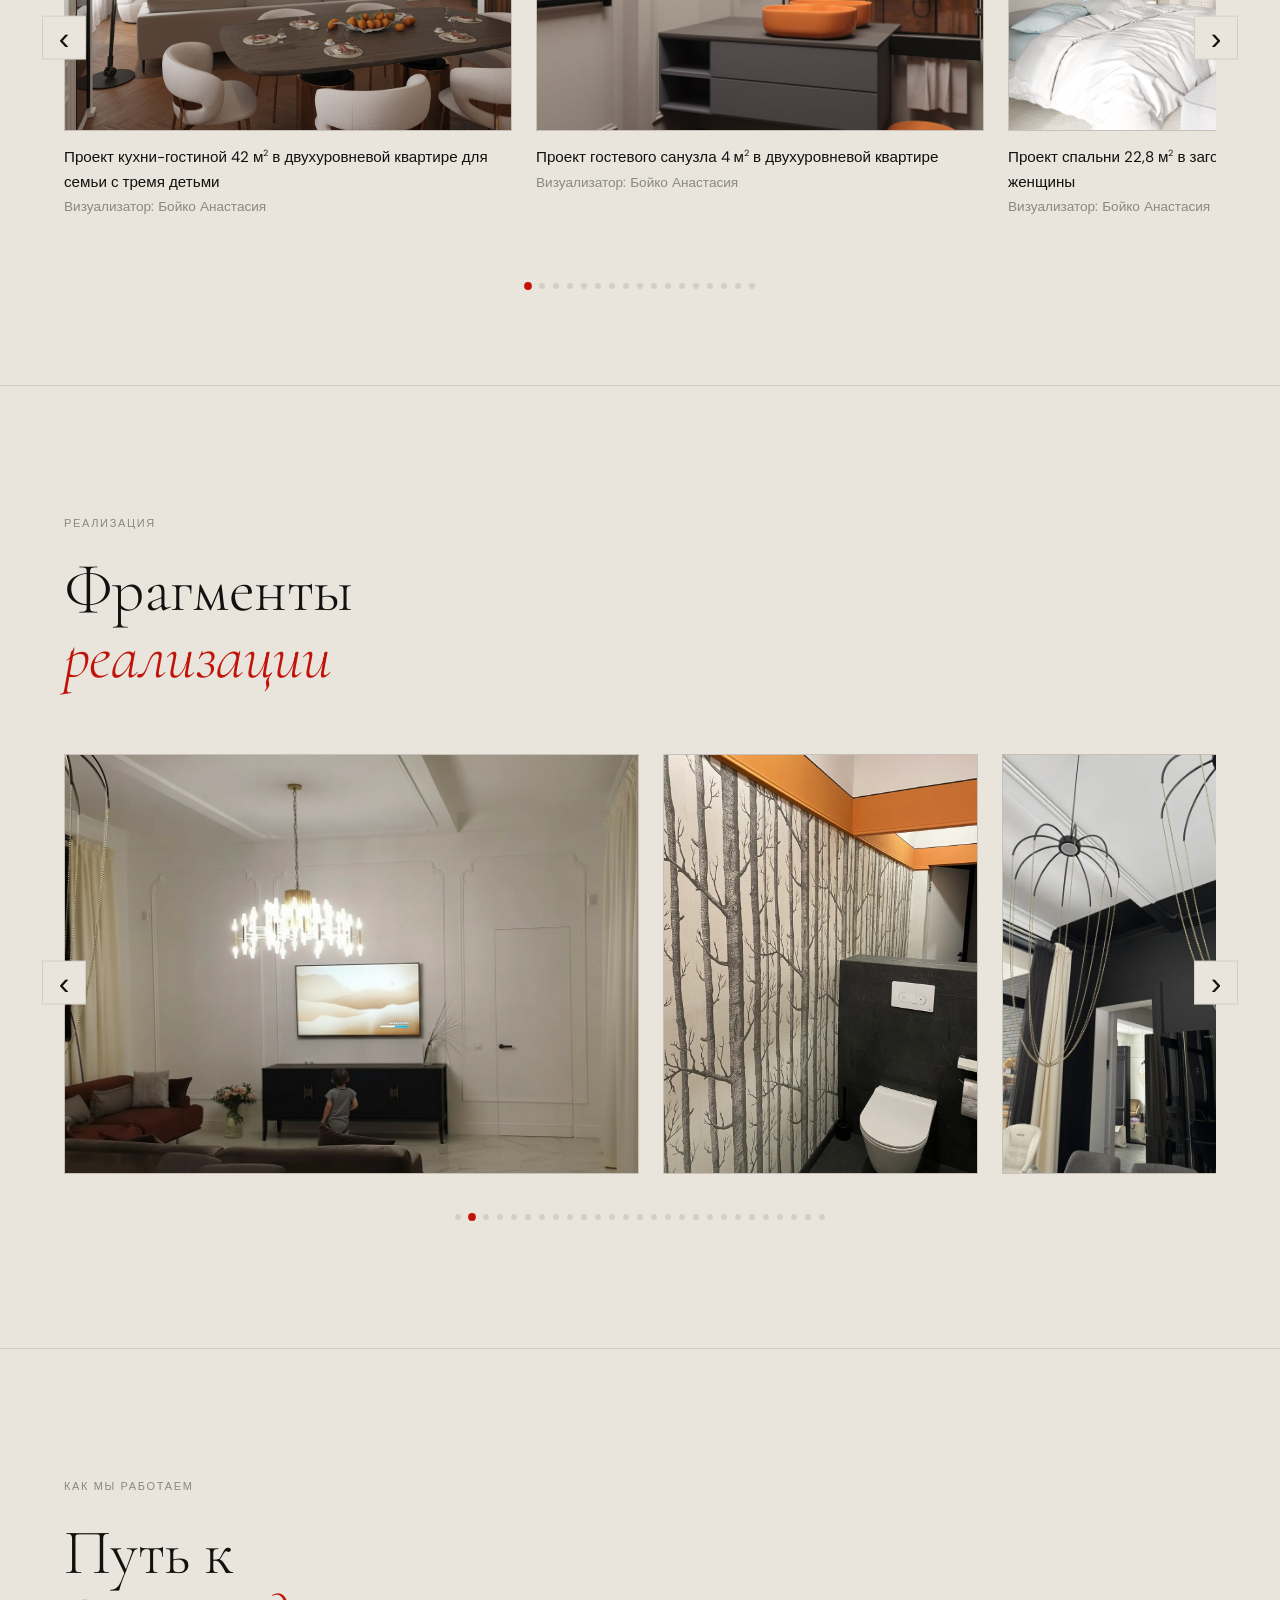
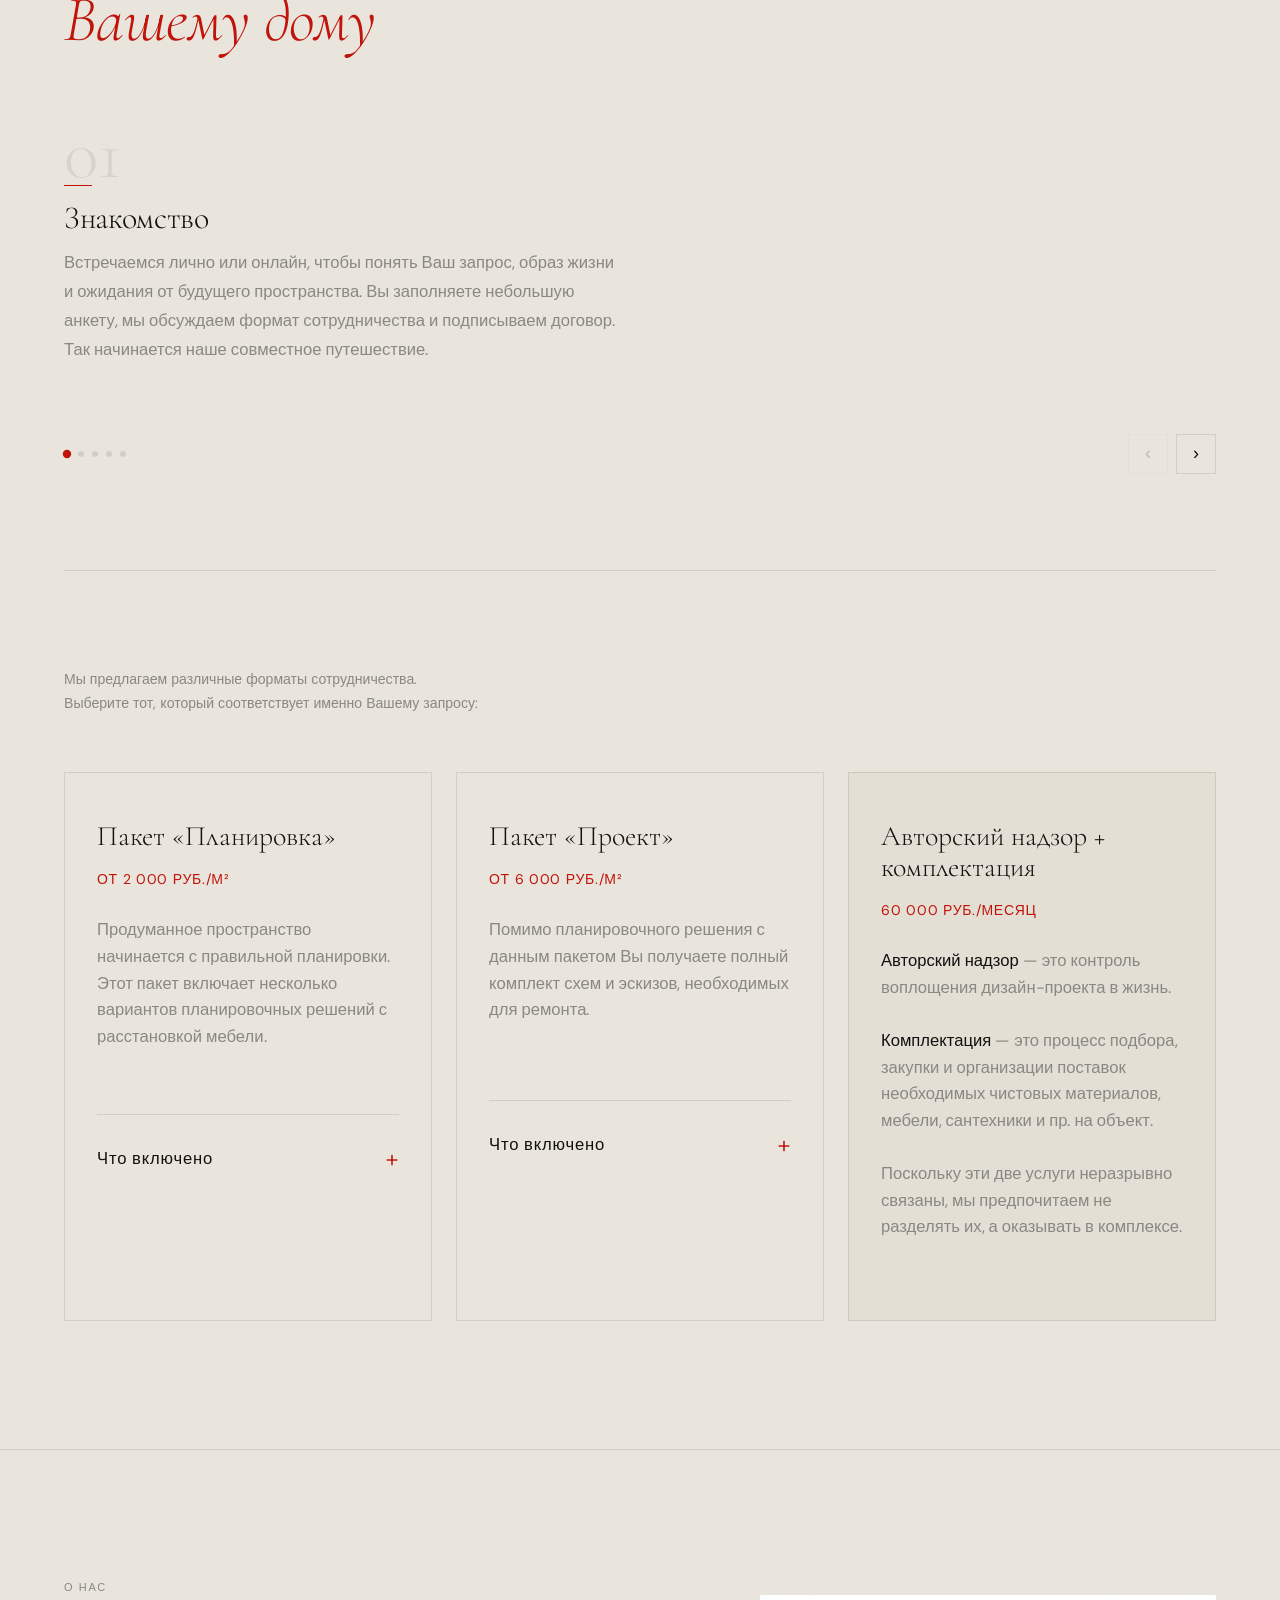
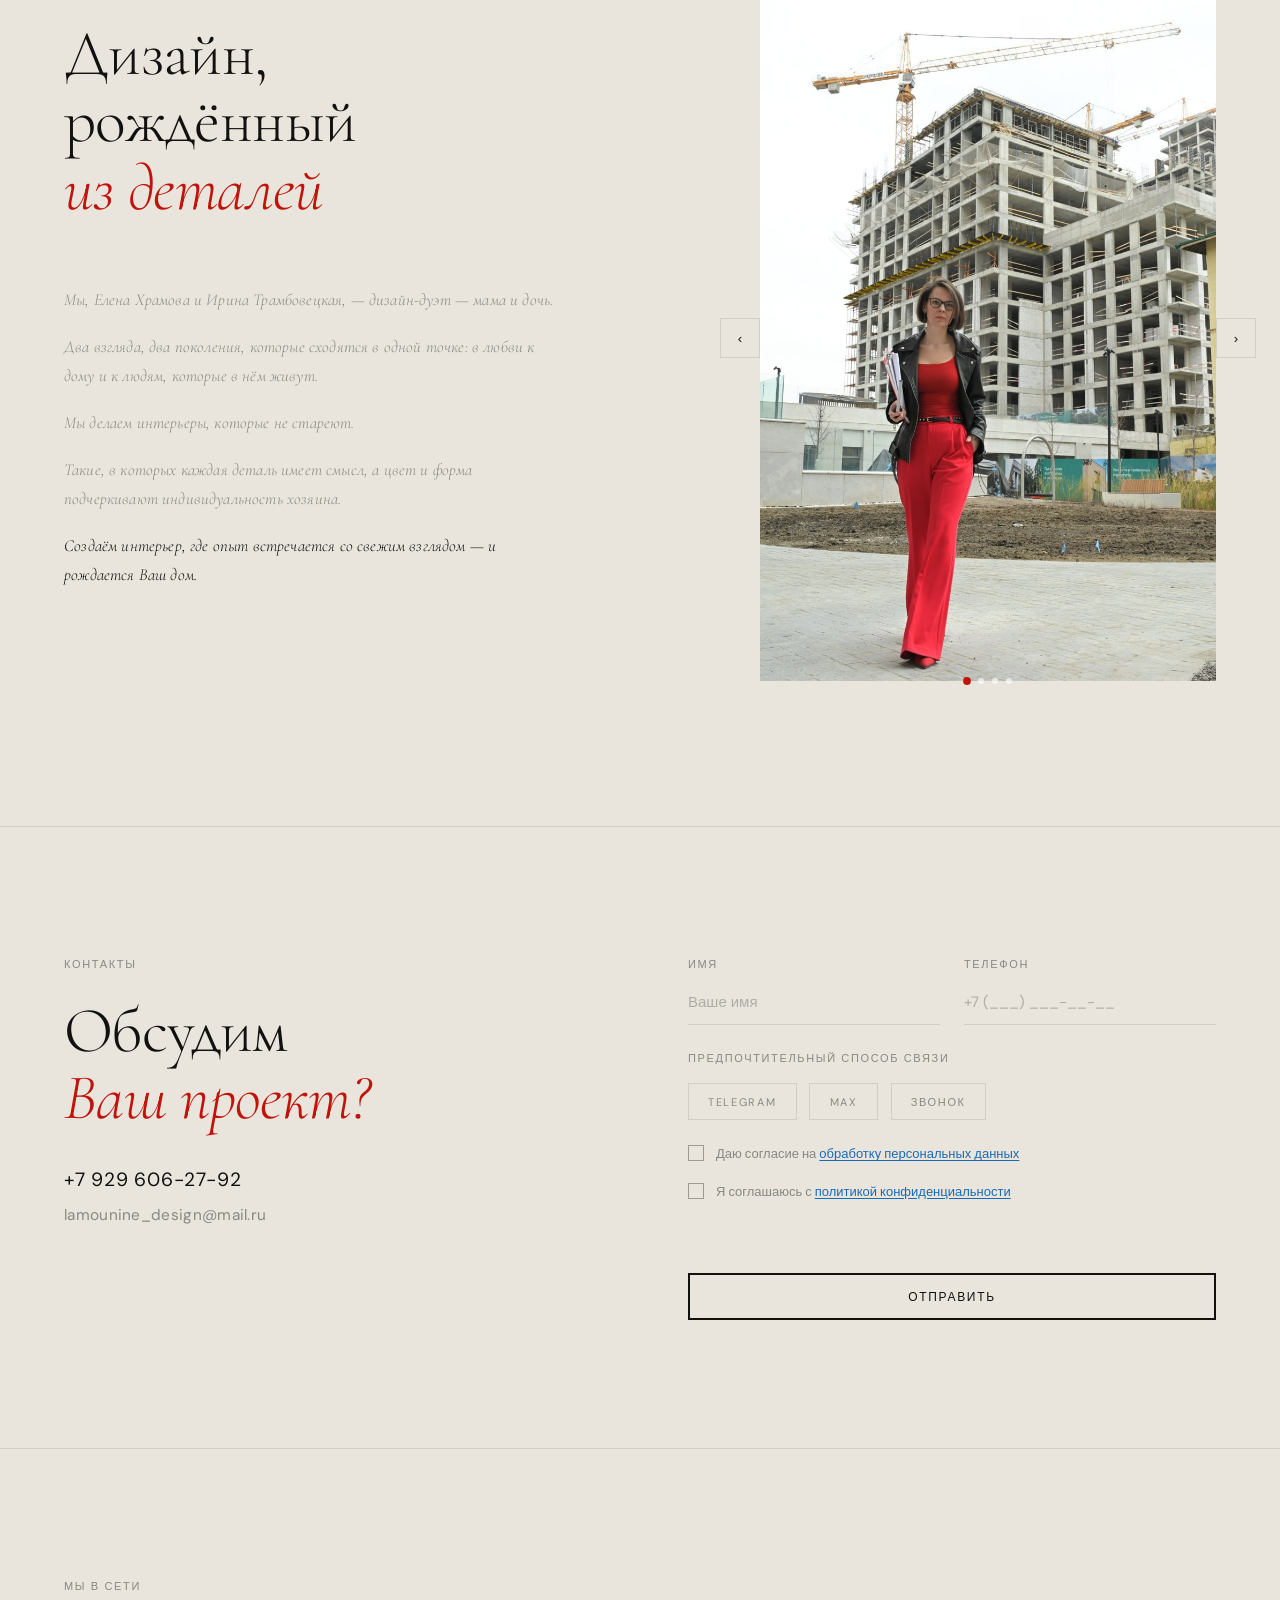
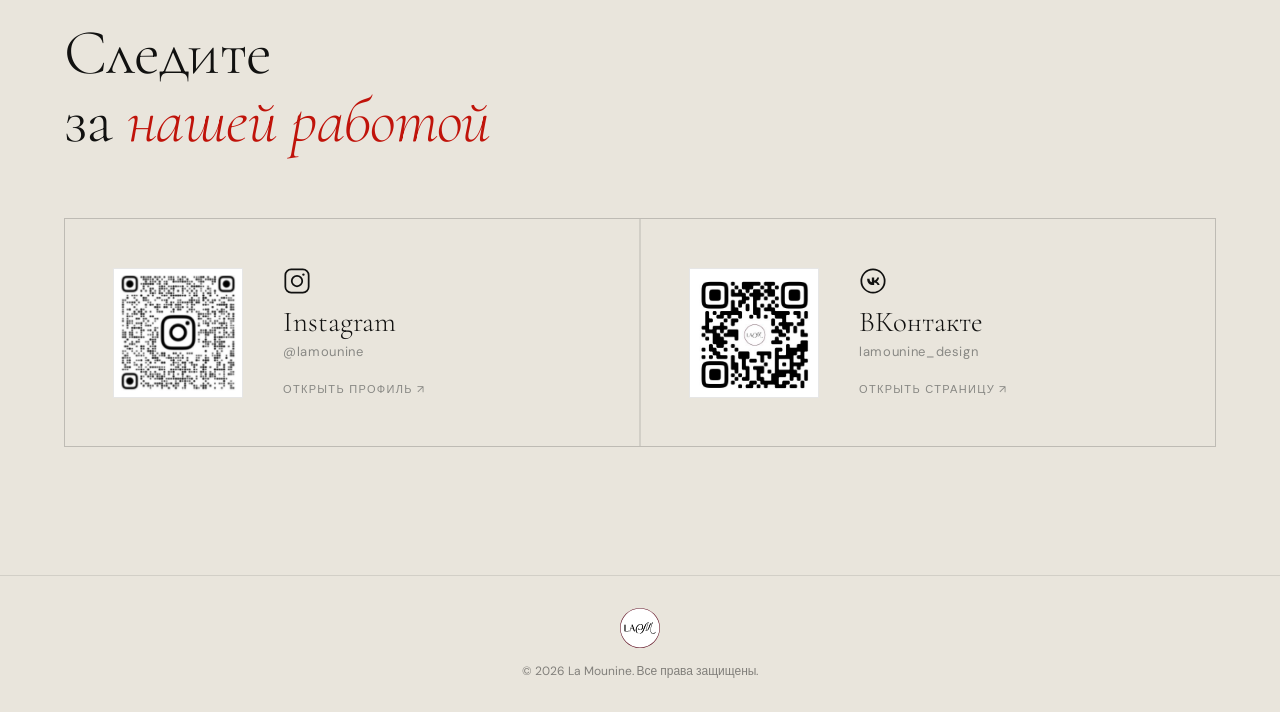
==== commit 65c735c1: "chore: update fragment images and optimize layout styling and script logic" ====
--- a/index.html
+++ b/index.html
@@ -6,7 +6,7 @@
   <meta name="viewport" content="width=device-width, initial-scale=1.0, viewport-fit=cover" />
   <title>La Mounine — Студия дизайна интерьера</title>
   <link rel="icon" type="image/svg+xml" href="images/favicon.svg" />
-  <link rel="stylesheet" href="style.css?v=7" />
+  <link rel="stylesheet" href="style.css?v=14" />
   <link rel="preconnect" href="https://fonts.googleapis.com" />
   <link rel="preconnect" href="https://fonts.gstatic.com" crossorigin />
   <link
@@ -235,8 +235,8 @@
             <img src="images/project15/15_1.jpg" alt="Проект комнаты для мальчика-подростка" />
           </div>
           <p class="project-card__caption">
-            Проект комнаты для мальчика-подростка 12,5 м<sup>2</sup> в квартире с собственным санузлом 3,6
-            м<sup>2</sup><br />
+            Проект комнаты для мальчика-подростка 12,5 м<sup>2</sup> с собственным санузлом 3,6
+            м<sup>2</sup>, здесь сочетаются минимализм с элементами классики в современном прочтении<br />
             <span>Визуализатор: Бойко Анастасия</span>
           </p>
         </div>
@@ -410,7 +410,7 @@
         <div class="process__num">03</div>
         <div class="process__line"></div>
         <p class="process__card-title">Планировочные решения</p>
-        <p class="process__card-text">Мы разрабатываем 2–4 варианта планировки, учитывая эргономику, Ваши привычки и
+        <p class="process__card-text">Мы разрабатываем 2–4 варианта планировки, учитывая Ваши пожелания, эргономику и
           особенности помещения. Обсуждаем, корректируем при необходимости и выбираем лучший вариант — тот, который
           станет фундаментом будущего интерьера.</p>
       </div>
@@ -420,13 +420,13 @@
         <p class="process__card-title">Разработка проекта</p>
         <p class="process__card-text">Самый объёмный и творческий этап. Мы подбираем стилистику, создаём все необходимые
           схемы и эскизы. После согласования технической части переходим к подбору материалов, мебели, освещения и
-          создаём визуализации, чтобы Вы увидели своё пространство ещё до начала ремонта.</p>
+          создаём визуализации, чтобы Вы смогли увидеть своё будущее пространство ещё до начала ремонта.</p>
       </div>
       <div class="process__card" data-i="4">
         <div class="process__num">05</div>
         <div class="process__line"></div>
         <p class="process__card-title">Сдача проекта</p>
-        <p class="process__card-text">Торжественный момент, когда Вы получаете полный, продуманный проект Вашего
+        <p class="process__card-text">Торжественный момент - Вы получаете полный продуманный проект Вашего
           будущего интерьера. Всё собрано, структурировано и готово к реализации.</p>
       </div>
     </div>
@@ -676,7 +676,7 @@
     </div>
   </footer>
 
-  <script src="script.js?v=4"></script>
+  <script src="script.js?v=9"></script>
 </body>
 
 </html>
--- a/style.css
+++ b/style.css
@@ -2,22 +2,32 @@
    ПЕРЕМЕННЫЕ
 ════════════════════════════════════════════ */
 :root {
-  --bg:        #e9e5dc;
-  --bg2:       #dbd5c9;
-  --fg:        #111110;
-  --fg-muted:  #888884;
-  --accent:    #c0130a;      /* красный */
-  --border:    rgba(17, 17, 16, 0.1);
+  --bg: #e9e5dc;
+  --bg2: #dbd5c9;
+  --fg: #111110;
+  --fg-muted: #888884;
+  --accent: #c0130a;
+  /* красный */
+  --border: rgba(17, 17, 16, 0.1);
 
   --font-display: "Cormorant Garamond", Georgia, serif;
   --font-body: "DM Sans", sans-serif;
 
   --max-w: 1200px;
-  --pad:   clamp(1rem, 5vw, 5rem);
-}
-
-*, *::before, *::after { box-sizing: border-box; margin: 0; padding: 0; }
-html { scroll-behavior: smooth; }
+  --pad: clamp(1rem, 5vw, 5rem);
+}
+
+*,
+*::before,
+*::after {
+  box-sizing: border-box;
+  margin: 0;
+  padding: 0;
+}
+
+html {
+  scroll-behavior: smooth;
+}
 
 .resize-animation-stopper * {
   animation: none !important;
@@ -28,23 +38,40 @@
   background: var(--bg);
   color: var(--fg);
   font-family: var(--font-body, sans-serif), sans-serif;
-  font-size: clamp(15px, 1.1vw, 17px);
+  font-size: clamp(1.05rem, 1.1vw, 1.25rem);
   line-height: 1.65;
   overflow-x: hidden;
 }
 
-a { color: inherit; text-decoration: none; }
-ul { list-style: none; }
-img { display: block; width: 100%; object-fit: cover; }
+a {
+  color: inherit;
+  text-decoration: none;
+}
+
+ul {
+  list-style: none;
+}
+
+img {
+  display: block;
+  width: 100%;
+  object-fit: cover;
+}
 
 /* Там где нужна высота 100% — задаём явно */
 .project-card__cover img,
 .about__img img,
 .gallery__img img,
-.lightbox__thumb { height: 100%; }
+.lightbox__thumb {
+  height: 100%;
+}
 
 /* Карусель — фиксированная высота, ширина по фото */
-.carousel__slide img { width: auto !important; height: 100% !important; object-fit: unset !important; }
+.carousel__slide img {
+  width: auto !important;
+  height: 100% !important;
+  object-fit: unset !important;
+}
 
 
 /* ════════════════════════════════════════════
@@ -74,8 +101,13 @@
   color: var(--accent);
 }
 
-.section-header { margin-bottom: 4rem; }
-.section-header--center { text-align: left; }
+.section-header {
+  margin-bottom: 4rem;
+}
+
+.section-header--center {
+  text-align: left;
+}
 
 
 /* ════════════════════════════════════════════
@@ -103,7 +135,10 @@
   color: #fff;
 }
 
-.btn--full { width: 100%; text-align: center; }
+.btn--full {
+  width: 100%;
+  text-align: center;
+}
 
 
 /* ════════════════════════════════════════════
@@ -111,7 +146,9 @@
 ════════════════════════════════════════════ */
 .nav {
   position: fixed;
-  top: 0; left: 0; right: 0;
+  top: 0;
+  left: 0;
+  right: 0;
   z-index: 100;
   display: flex;
   align-items: center;
@@ -132,7 +169,10 @@
   align-items: center;
   transition: opacity 0.2s;
 }
-.nav__logo:hover { opacity: 0.65; }
+
+.nav__logo:hover {
+  opacity: 0.65;
+}
 
 /* Горизонтальный логотип в навигации */
 .nav__logo img {
@@ -164,7 +204,10 @@
   color: var(--fg-muted);
   transition: color 0.2s;
 }
-.nav__links a:hover { color: var(--accent); }
+
+.nav__links a:hover {
+  color: var(--accent);
+}
 
 .nav__phone {
   color: var(--fg) !important;
@@ -174,7 +217,10 @@
   padding-left: 1.5rem;
   transition: color 0.2s;
 }
-.nav__phone:hover { color: var(--accent) !important; }
+
+.nav__phone:hover {
+  color: var(--accent) !important;
+}
 
 .nav__phone--mobile {
   display: none;
@@ -261,7 +307,7 @@
 
 .hero__offer {
   font-family: var(--font-body, sans-serif), sans-serif;
-  font-size: clamp(14px, 1.1vw, 16px);
+  font-size: clamp(1rem, 1.3vw, 1.15rem);
   font-weight: 400;
   color: var(--fg);
   line-height: 1.5;
@@ -275,7 +321,7 @@
 
 .hero__sub {
   color: var(--fg-muted);
-  font-size: clamp(14px, 1.1vw, 16px);
+  font-size: clamp(1rem, 1.3vw, 1.15rem);
   line-height: 1.7;
   width: 100%;
   max-width: 480px;
@@ -308,7 +354,9 @@
 }
 
 /* Декоративная вертикальная линия — скрыта */
-.hero__line { display: none; }
+.hero__line {
+  display: none;
+}
 
 
 /* ════════════════════════════════════════════
@@ -334,11 +382,21 @@
   cursor: grab;
 }
 
-.projects-scroll:active { cursor: grabbing; }
-
-.projects-scroll::-webkit-scrollbar { display: none; }
-.projects-scroll::-webkit-scrollbar-track { background: transparent; }
-.projects-scroll::-webkit-scrollbar-thumb { background: var(--border); }
+.projects-scroll:active {
+  cursor: grabbing;
+}
+
+.projects-scroll::-webkit-scrollbar {
+  display: none;
+}
+
+.projects-scroll::-webkit-scrollbar-track {
+  background: transparent;
+}
+
+.projects-scroll::-webkit-scrollbar-thumb {
+  background: var(--border);
+}
 
 .project-card {
   flex-shrink: 0;
@@ -363,7 +421,9 @@
   transition: transform 0.55s cubic-bezier(0.25, 0.46, 0.45, 0.94);
 }
 
-.project-card:hover .project-card__cover img { transform: scale(1.04); }
+.project-card:hover .project-card__cover img {
+  transform: scale(1.04);
+}
 
 .project-card__placeholder {
   width: 100%;
@@ -378,7 +438,8 @@
 .project-card__cover::after {
   content: '↗';
   position: absolute;
-  top: 12px; right: 14px;
+  top: 12px;
+  right: 14px;
   font-size: 16px;
   color: var(--accent);
   opacity: 0;
@@ -386,6 +447,7 @@
   transition: opacity 0.25s, transform 0.25s;
   pointer-events: none;
 }
+
 .project-card:hover .project-card__cover::after {
   opacity: 1;
   transform: translate(0, 0);
@@ -394,7 +456,7 @@
 .project-card__caption {
   margin-top: 0.9rem;
   font-family: var(--font-body, sans-serif), sans-serif;
-  font-size: 14px;
+  font-size: clamp(0.95rem, 1.1vw, 1.1rem);
   font-weight: 400;
   line-height: 1.6;
   color: var(--fg);
@@ -409,7 +471,7 @@
 .project-card__caption span {
   font-family: var(--font-body, sans-serif), sans-serif;
   color: var(--fg-muted);
-  font-size: 13px;
+  font-size: clamp(0.85rem, 1vw, 0.95rem);
 }
 
 
@@ -424,7 +486,9 @@
   flex-direction: column;
 }
 
-.lightbox.open { display: flex; }
+.lightbox.open {
+  display: flex;
+}
 
 .lightbox__backdrop {
   position: absolute;
@@ -435,7 +499,8 @@
 
 .lightbox__close {
   position: absolute;
-  top: 1.2rem; right: 1.5rem;
+  top: 1.2rem;
+  right: 1.5rem;
   z-index: 3;
   background: none;
   border: none;
@@ -445,7 +510,10 @@
   transition: color 0.2s;
   line-height: 1;
 }
-.lightbox__close:hover { color: var(--accent); }
+
+.lightbox__close:hover {
+  color: var(--accent);
+}
 
 /* Фото — занимает максимум */
 .lightbox__stage {
@@ -473,8 +541,15 @@
 }
 
 @keyframes lbIn {
-  from { opacity: 0; transform: scale(0.97); }
-  to   { opacity: 1; transform: scale(1); }
+  from {
+    opacity: 0;
+    transform: scale(0.97);
+  }
+
+  to {
+    opacity: 1;
+    transform: scale(1);
+  }
 }
 
 /* Нижняя зона */
@@ -487,9 +562,9 @@
 
 /* Описание — под фото */
 .lightbox__desc {
-  color: rgba(255,255,255,0.75);
+  color: rgba(255, 255, 255, 0.75);
   font-family: var(--font-body, sans-serif), sans-serif;
-  font-size: 13px;
+  font-size: clamp(0.9rem, 1.1vw, 1.05rem);
   line-height: 1.6;
   max-height: 4.5em;
   overflow-y: auto;
@@ -497,8 +572,13 @@
   padding: 0.6rem 3rem;
 }
 
-.lightbox__desc::-webkit-scrollbar { width: 2px; }
-.lightbox__desc::-webkit-scrollbar-thumb { background: rgba(255,255,255,0.2); }
+.lightbox__desc::-webkit-scrollbar {
+  width: 2px;
+}
+
+.lightbox__desc::-webkit-scrollbar-thumb {
+  background: rgba(255, 255, 255, 0.2);
+}
 
 /* Строка: стрелка | превью по центру | стрелка */
 .lightbox__footer {
@@ -519,22 +599,53 @@
   line-height: 1;
   transition: color 0.2s;
 }
+
 .lightbox__prev:hover,
-.lightbox__next:hover { color: var(--accent); }
+.lightbox__next:hover {
+  color: var(--accent);
+}
 
 /* Превью по центру */
 .lightbox__thumbs {
   flex: 1;
   display: flex;
   justify-content: center;
+  justify-content: safe center;
   gap: 6px;
   overflow-x: auto;
-  scroll-snap-type: x mandatory;
+  scroll-behavior: smooth;
   -webkit-overflow-scrolling: touch;
-  padding: 0 0.3rem;
-}
-
-.lightbox__thumbs::-webkit-scrollbar { display: none; }
+  padding: 0 0.3rem 0.6rem;
+  scrollbar-width: thin;
+  scrollbar-color: rgba(255, 255, 255, 0.4) transparent;
+}
+
+.lightbox__thumbs::-webkit-scrollbar {
+  height: 6px;
+}
+
+.lightbox__thumbs::-webkit-scrollbar-track {
+  background: transparent;
+}
+
+.lightbox__thumbs::-webkit-scrollbar-thumb {
+  background: rgba(255, 255, 255, 0.2);
+  border-radius: 4px;
+}
+
+.lightbox__thumbs::-webkit-scrollbar-thumb:hover {
+  background: rgba(255, 255, 255, 0.4);
+}
+
+@media (max-width: 768px) {
+  .lightbox__thumbs {
+    padding-bottom: 0;
+  }
+
+  .lightbox__thumbs::-webkit-scrollbar {
+    display: none;
+  }
+}
 
 .lightbox__thumb {
   flex-shrink: 0;
@@ -547,8 +658,15 @@
   transition: opacity 0.2s, border-color 0.2s;
   scroll-snap-align: start;
 }
-.lightbox__thumb:hover { opacity: 0.7; }
-.lightbox__thumb.active { opacity: 1; border-color: #fff; }
+
+.lightbox__thumb:hover {
+  opacity: 0.7;
+}
+
+.lightbox__thumb.active {
+  opacity: 1;
+  border-color: #fff;
+}
 
 
 /* ════════════════════════════════════════════
@@ -577,6 +695,7 @@
   scroll-behavior: smooth;
   gap: 24px;
 }
+
 .process__stage::-webkit-scrollbar {
   display: none;
 }
@@ -616,7 +735,7 @@
 }
 
 .process__card-text {
-  font-size: clamp(0.875rem, 1.1vw, 1rem);
+  font-size: clamp(1rem, 1.3vw, 1.15rem);
   line-height: 1.75;
   color: var(--fg-muted);
   max-width: 560px;
@@ -693,9 +812,11 @@
   .process {
     padding: 5rem var(--pad);
   }
+
   .process__card-text {
     max-width: 100%;
   }
+
   .process__nav {
     display: none;
   }
@@ -711,10 +832,11 @@
 }
 
 .pricing__intro {
-  font-family: var(--font-display), serif;
-  font-size: clamp(1.25rem, 2vw, 1.75rem);
-  line-height: 1.4;
-  margin-bottom: 4rem;
+  font-family: var(--font-body, sans-serif), sans-serif;
+  font-size: clamp(0.875rem, 1.1vw, 1rem);
+  line-height: 1.75;
+  color: var(--fg-muted);
+  margin-bottom: 3.5rem;
   max-width: 800px;
 }
 
@@ -733,7 +855,8 @@
 }
 
 .pricing__card--highlight {
-  background: #e4dfd4; /* На пару тонов светлее чем --bg2 (#dbd5c9) */
+  background: #e4dfd4;
+  /* На пару тонов светлее чем --bg2 (#dbd5c9) */
   align-self: start;
 }
 
@@ -760,7 +883,7 @@
 }
 
 .pricing__desc {
-  font-size: 0.95rem;
+  font-size: clamp(1rem, 1.3vw, 1.15rem);
   line-height: 1.6;
   color: var(--fg-muted);
   margin-bottom: 2rem;
@@ -779,9 +902,9 @@
 }
 
 .pricing__details summary {
-  font-size: 0.875rem;
-  text-transform: uppercase;
+  font-size: clamp(1rem, 1.3vw, 1.15rem);
   letter-spacing: 0.05em;
+  font-weight: 500;
   cursor: pointer;
   list-style: none;
   display: flex;
@@ -809,7 +932,7 @@
 .pricing__list {
   margin-top: 1.5rem;
   padding-left: 1.25rem;
-  font-size: 0.875rem;
+  font-size: clamp(0.95rem, 1.2vw, 1.1rem);
   line-height: 1.8;
   color: var(--fg-muted);
 }
@@ -851,7 +974,7 @@
   max-width: 480px;
 }
 
-.about__desc + .about__desc {
+.about__desc+.about__desc {
   margin-top: 1.2rem;
 }
 
@@ -920,6 +1043,7 @@
   scroll-snap-type: x mandatory;
   scroll-behavior: smooth;
 }
+
 .about-gallery__viewport::-webkit-scrollbar {
   display: none;
 }
@@ -990,7 +1114,7 @@
   border-radius: 50%;
   border: none;
   padding: 0;
-  background: rgba(255,255,255,0.6);
+  background: rgba(255, 255, 255, 0.6);
   cursor: pointer;
   transition: background 0.2s, transform 0.2s;
 }
@@ -999,6 +1123,7 @@
   background: var(--accent);
   transform: scale(1.3);
 }
+
 @media (min-width: 1024px) {
   .about {
     grid-template-columns: minmax(0, 1.05fr) minmax(420px, 0.95fr);
@@ -1018,9 +1143,7 @@
     width: 100%;
   }
 
-  .about-gallery__viewport {
-    /* Удалено жесткое соотношение сторон для мобильных */
-  }
+  /* Удалено жесткое соотношение сторон для мобильных */
 
   .about-gallery__btn {
     display: none;
@@ -1086,7 +1209,10 @@
   letter-spacing: 0.04em;
   transition: color 0.2s;
 }
-.contact__phone:hover { color: var(--accent); }
+
+.contact__phone:hover {
+  color: var(--accent);
+}
 
 .contact__email {
   display: inline-block;
@@ -1098,7 +1224,10 @@
   letter-spacing: 0.02em;
   transition: color 0.2s;
 }
-.contact__email:hover { color: var(--accent); }
+
+.contact__email:hover {
+  color: var(--accent);
+}
 
 .contact__title .section-label {
   display: block;
@@ -1109,7 +1238,10 @@
   margin-top: 0;
 }
 
-.form { margin-top: 0; display: block; }
+.form {
+  margin-top: 0;
+  display: block;
+}
 
 .form__row {
   display: grid;
@@ -1164,6 +1296,7 @@
   letter-spacing: 0.08em;
   color: var(--accent);
 }
+
 .form__contact-ways {
   display: flex;
   gap: 0.8rem;
@@ -1199,7 +1332,9 @@
   background: var(--bg2);
 }
 
-.form__success.visible { display: block; }
+.form__success.visible {
+  display: block;
+}
 
 .form__error {
   display: none;
@@ -1208,16 +1343,21 @@
   font-size: 14px;
   color: var(--accent);
 }
-.form__error.visible { display: block; }
+
+.form__error.visible {
+  display: block;
+}
 
 .form--submitted input:invalid,
 .form--submitted textarea:invalid {
   border-color: var(--accent);
 }
+
 .form--submitted .form__check input:invalid {
   border-color: var(--accent);
   background: rgba(192, 19, 10, 0.05);
 }
+
 .form--submitted .form__check:has(input:invalid) {
   color: var(--accent);
 }
@@ -1246,7 +1386,7 @@
   width: 16px;
   height: 16px;
   border: 1px solid var(--border);
-  border-color: rgba(17,17,16,0.35);
+  border-color: rgba(17, 17, 16, 0.35);
   background: transparent;
   cursor: pointer;
   margin-top: 1px;
@@ -1277,9 +1417,13 @@
   text-underline-offset: 2px;
   transition: color 0.2s;
 }
-.form__check a:hover { color: #0f4a80; }
+
+.form__check a:hover {
+  color: #0f4a80;
+}
 
 @media (min-width: 768px) {
+
   .form__check span,
   .form__check a {
     white-space: nowrap;
@@ -1308,7 +1452,9 @@
   padding-bottom: 1rem;
 }
 
-.carousel__track::-webkit-scrollbar { display: none; }
+.carousel__track::-webkit-scrollbar {
+  display: none;
+}
 
 .carousel__slide {
   flex-shrink: 0;
@@ -1327,7 +1473,9 @@
   transition: transform 0.55s cubic-bezier(0.25, 0.46, 0.45, 0.94);
 }
 
-.carousel__slide:hover img { transform: scale(1.04); }
+.carousel__slide:hover img {
+  transform: scale(1.04);
+}
 
 .carousel__placeholder {
   width: 100%;
@@ -1361,8 +1509,13 @@
   border-color: var(--fg);
 }
 
-.carousel__btn--prev { left: -22px; }
-.carousel__btn--next { right: -22px; }
+.carousel__btn--prev {
+  left: -22px;
+}
+
+.carousel__btn--next {
+  right: -22px;
+}
 
 /* Точки */
 .carousel__dots {
@@ -1467,7 +1620,10 @@
   margin-bottom: 3rem;
   transition: color 0.2s;
 }
-.legal__back:hover { color: var(--accent); }
+
+.legal__back:hover {
+  color: var(--accent);
+}
 
 .legal__title {
   font-family: var(--font-display, serif), serif;
@@ -1535,7 +1691,10 @@
   text-underline-offset: 2px;
   transition: color 0.2s;
 }
-.legal__body a:hover { color: var(--accent); }
+
+.legal__body a:hover {
+  color: var(--accent);
+}
 
 
 /* ════════════════════════════════════════════
@@ -1671,8 +1830,15 @@
    АНИМАЦИИ
 ════════════════════════════════════════════ */
 @keyframes fadeUp {
-  from { opacity: 0; transform: translateY(30px); }
-  to   { opacity: 1; transform: translateY(0); }
+  from {
+    opacity: 0;
+    transform: translateY(30px);
+  }
+
+  to {
+    opacity: 1;
+    transform: translateY(0);
+  }
 }
 
 .reveal {
@@ -1680,6 +1846,7 @@
   transform: translateY(22px);
   transition: opacity 0.7s ease, transform 0.7s ease;
 }
+
 .reveal.visible {
   opacity: 1;
   transform: translateY(0);
@@ -1690,7 +1857,9 @@
    АДАПТИВ
 ════════════════════════════════════════════ */
 @media (max-width: 900px) {
-  .gallery { grid-template-columns: repeat(2, 1fr); }
+  .gallery {
+    grid-template-columns: repeat(2, 1fr);
+  }
 }
 
 @media (max-width: 1024px) {
@@ -1748,6 +1917,7 @@
   .nav__burger.is-active span:nth-child(1) {
     transform: translateY(6.5px) rotate(45deg);
   }
+
   .nav__burger.is-active span:nth-child(2) {
     transform: translateY(-6.5px) rotate(-45deg);
   }
@@ -1772,30 +1942,51 @@
 
 @media (max-width: 768px) {
 
-  .gallery { grid-template-columns: 1fr; }
+  .gallery {
+    grid-template-columns: 1fr;
+  }
 
   /* Карточки проектов на мобиле */
-  .project-card { width: 80vw; }
+  .project-card {
+    width: 80vw;
+  }
 
   .about {
     grid-template-columns: 1fr;
     gap: 3rem;
   }
-  .about__img { order: -1; aspect-ratio: 3 / 2; }
+
+  .about__img {
+    order: -1;
+    aspect-ratio: 3 / 2;
+  }
 
   .contact {
     grid-template-columns: 1fr;
     gap: 3rem;
   }
-  .contact__title { position: static; }
-
-  .form__row { grid-template-columns: 1fr; }
-
-  .social__grid { grid-template-columns: 1fr; }
-
-  .social__card { padding: 2rem; gap: 1.5rem; }
-
-  .social__qr { width: 100px; height: 100px; }
+
+  .contact__title {
+    position: static;
+  }
+
+  .form__row {
+    grid-template-columns: 1fr;
+  }
+
+  .social__grid {
+    grid-template-columns: 1fr;
+  }
+
+  .social__card {
+    padding: 2rem;
+    gap: 1.5rem;
+  }
+
+  .social__qr {
+    width: 100px;
+    height: 100px;
+  }
 
   .footer {
     flex-direction: column;
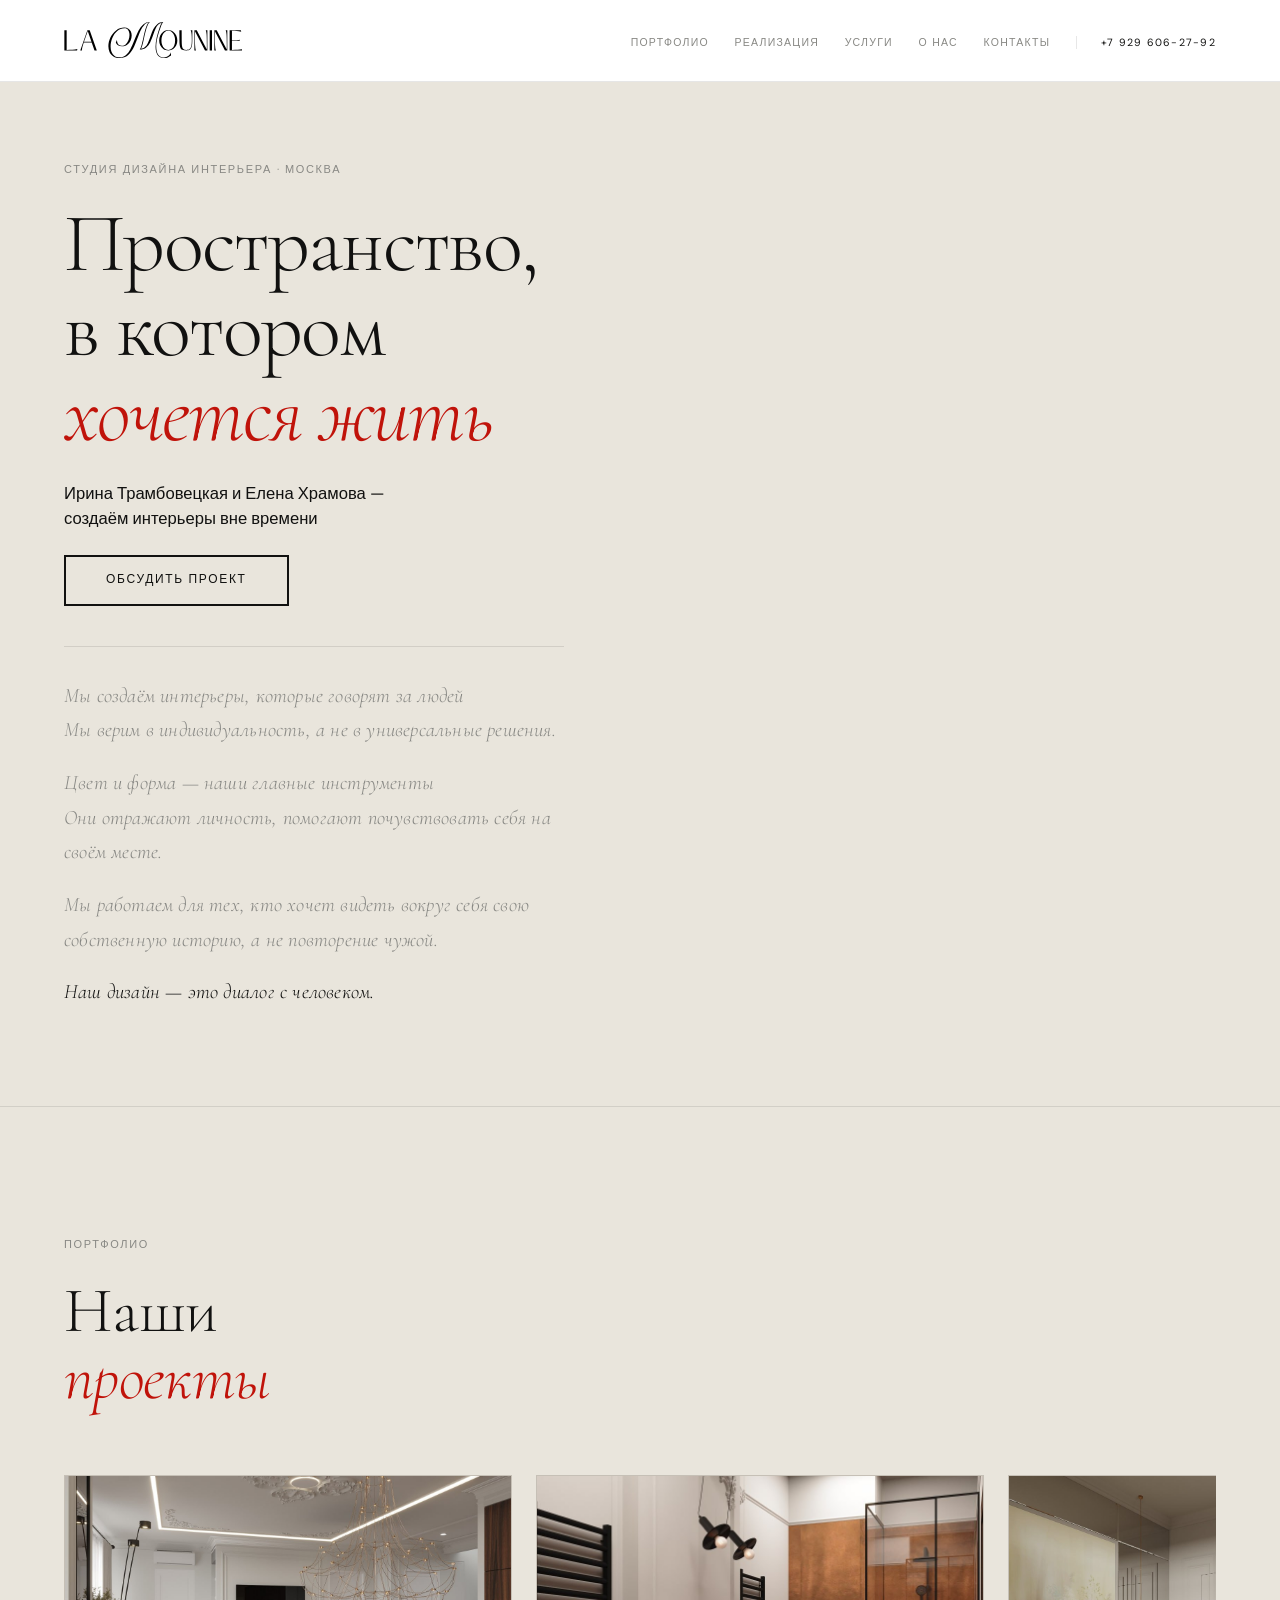
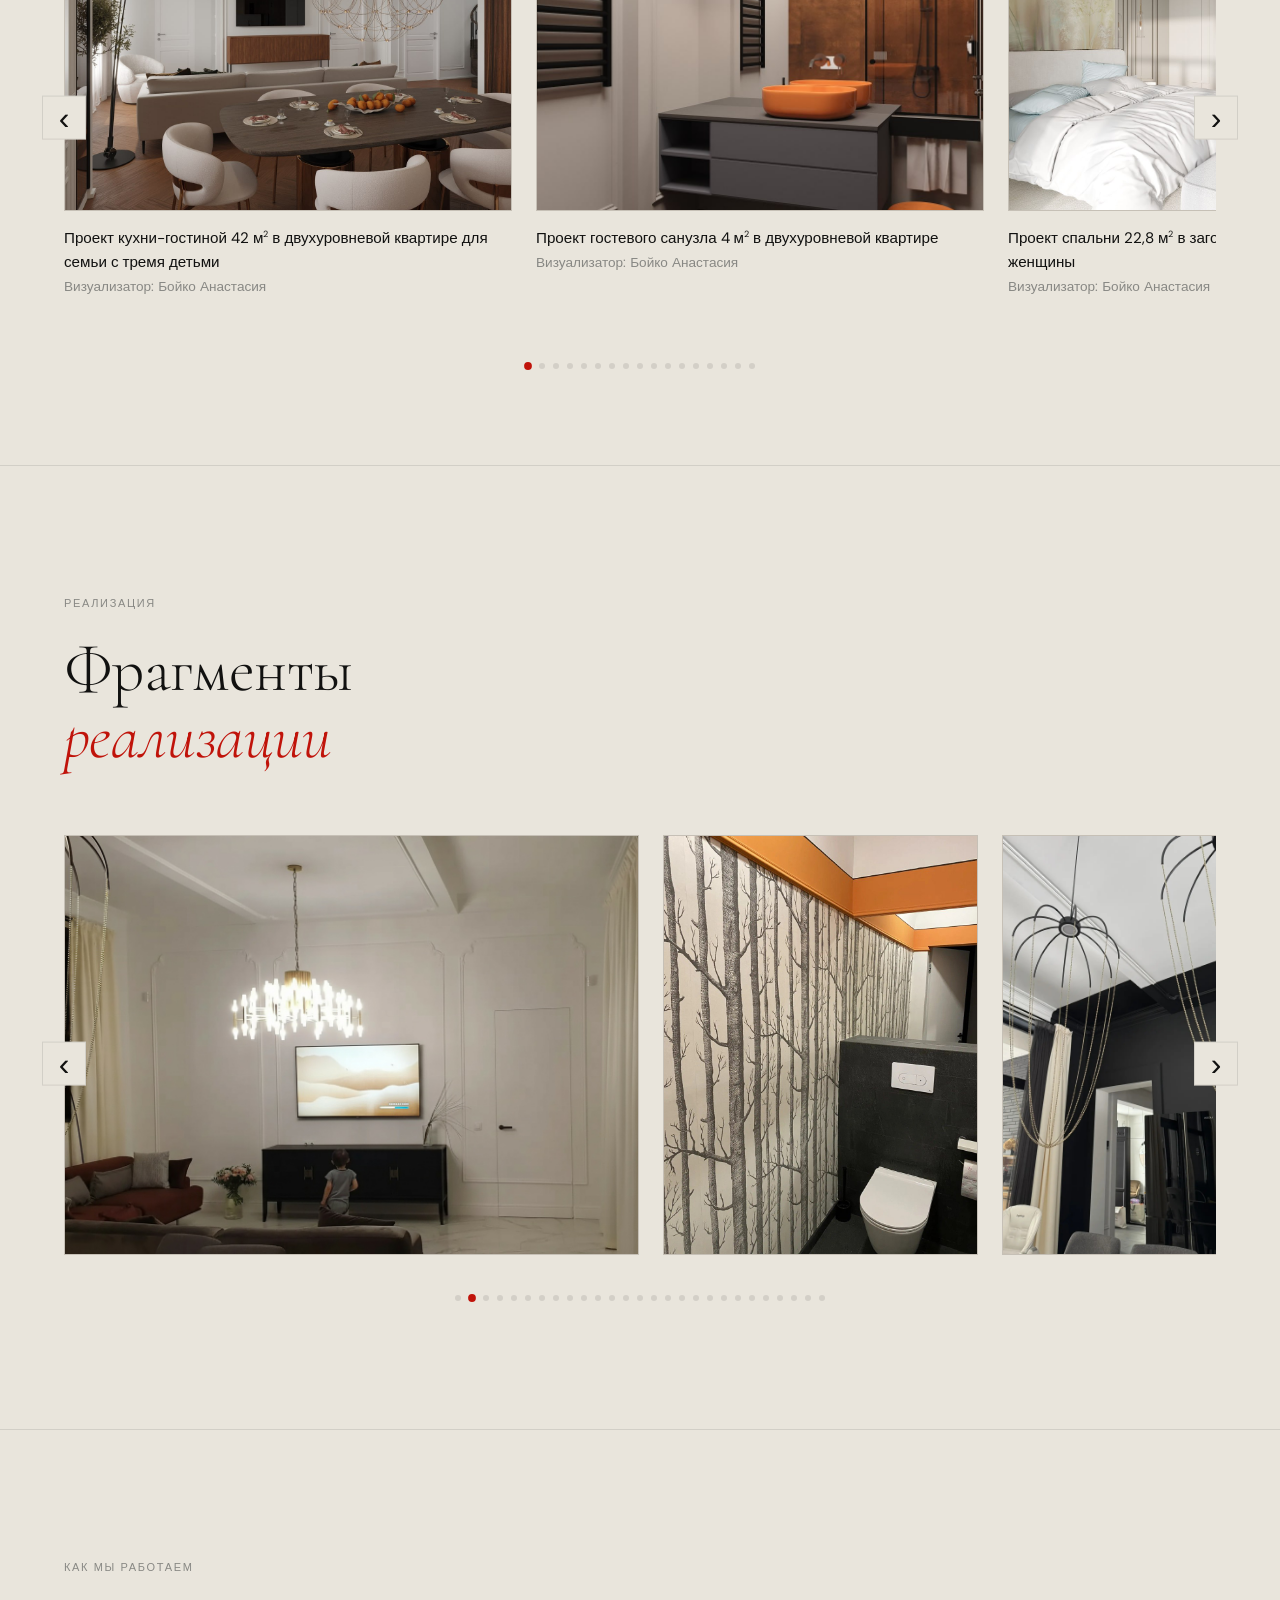
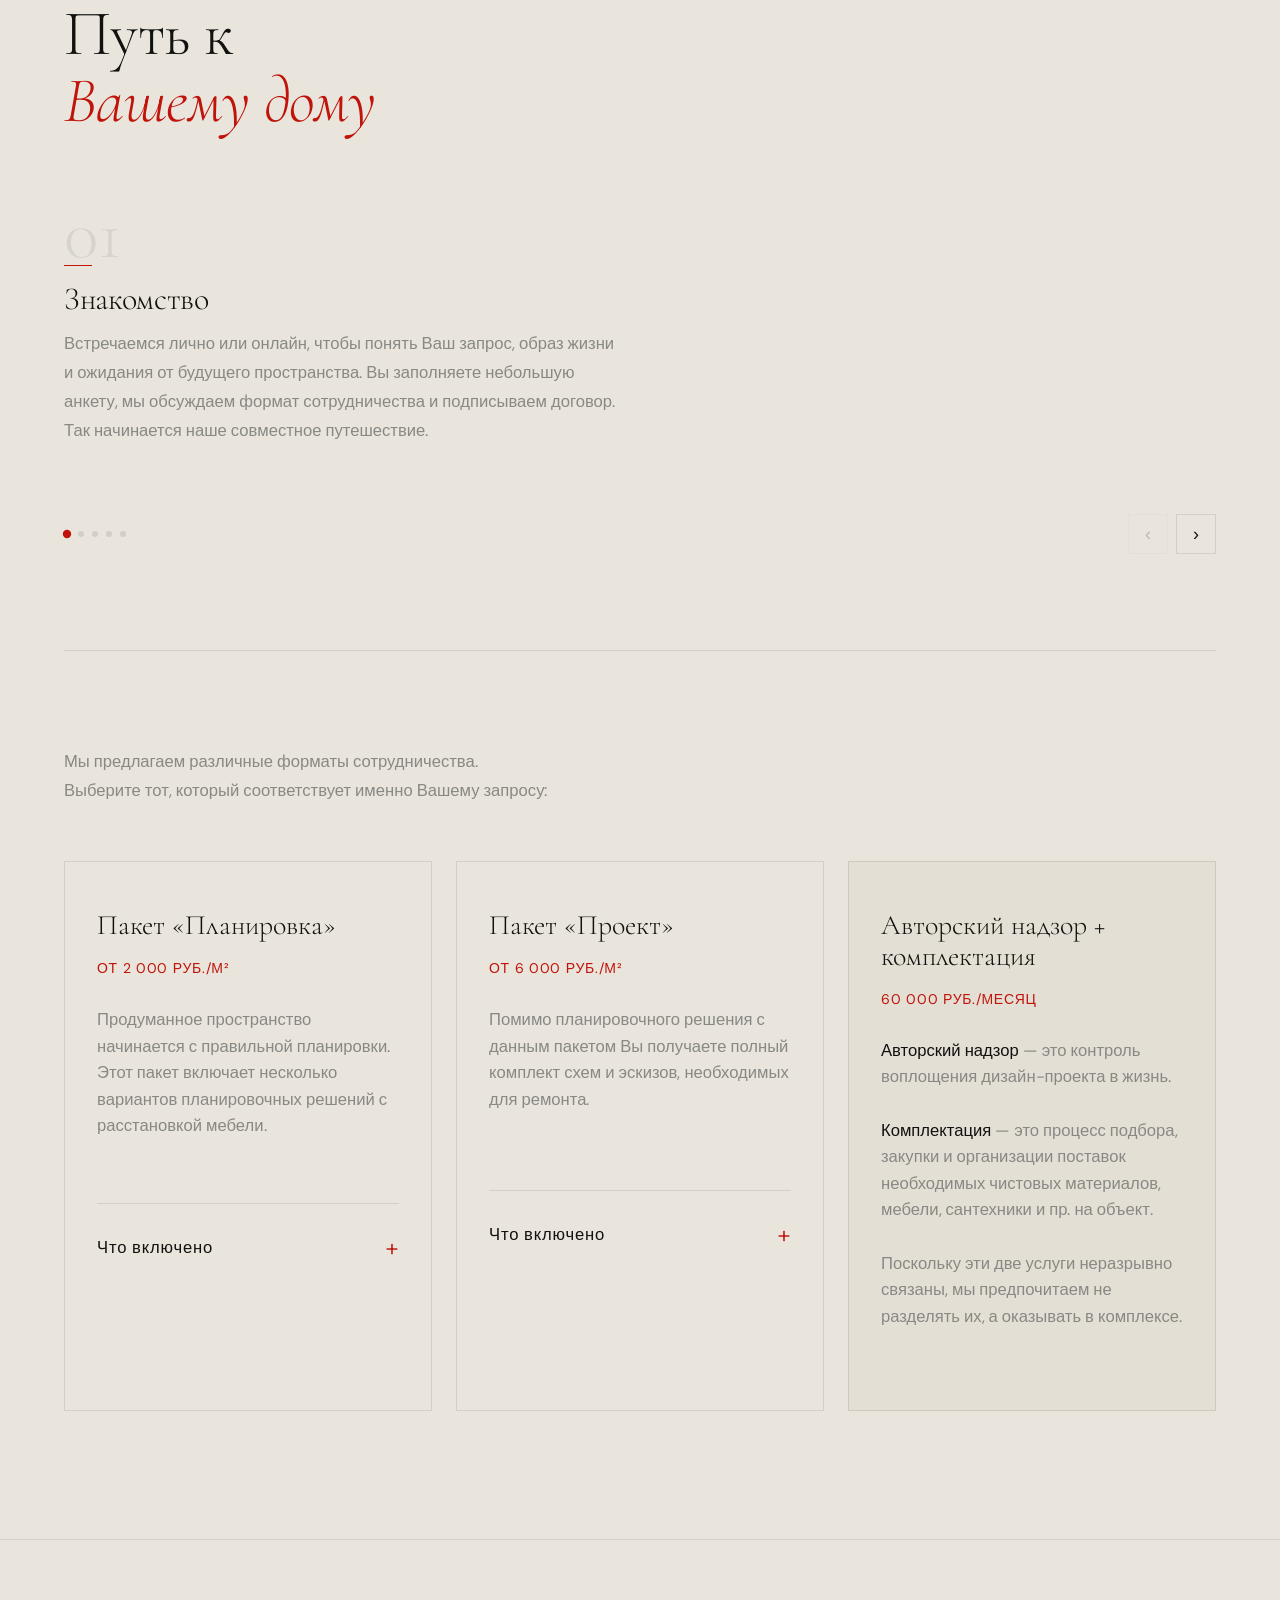
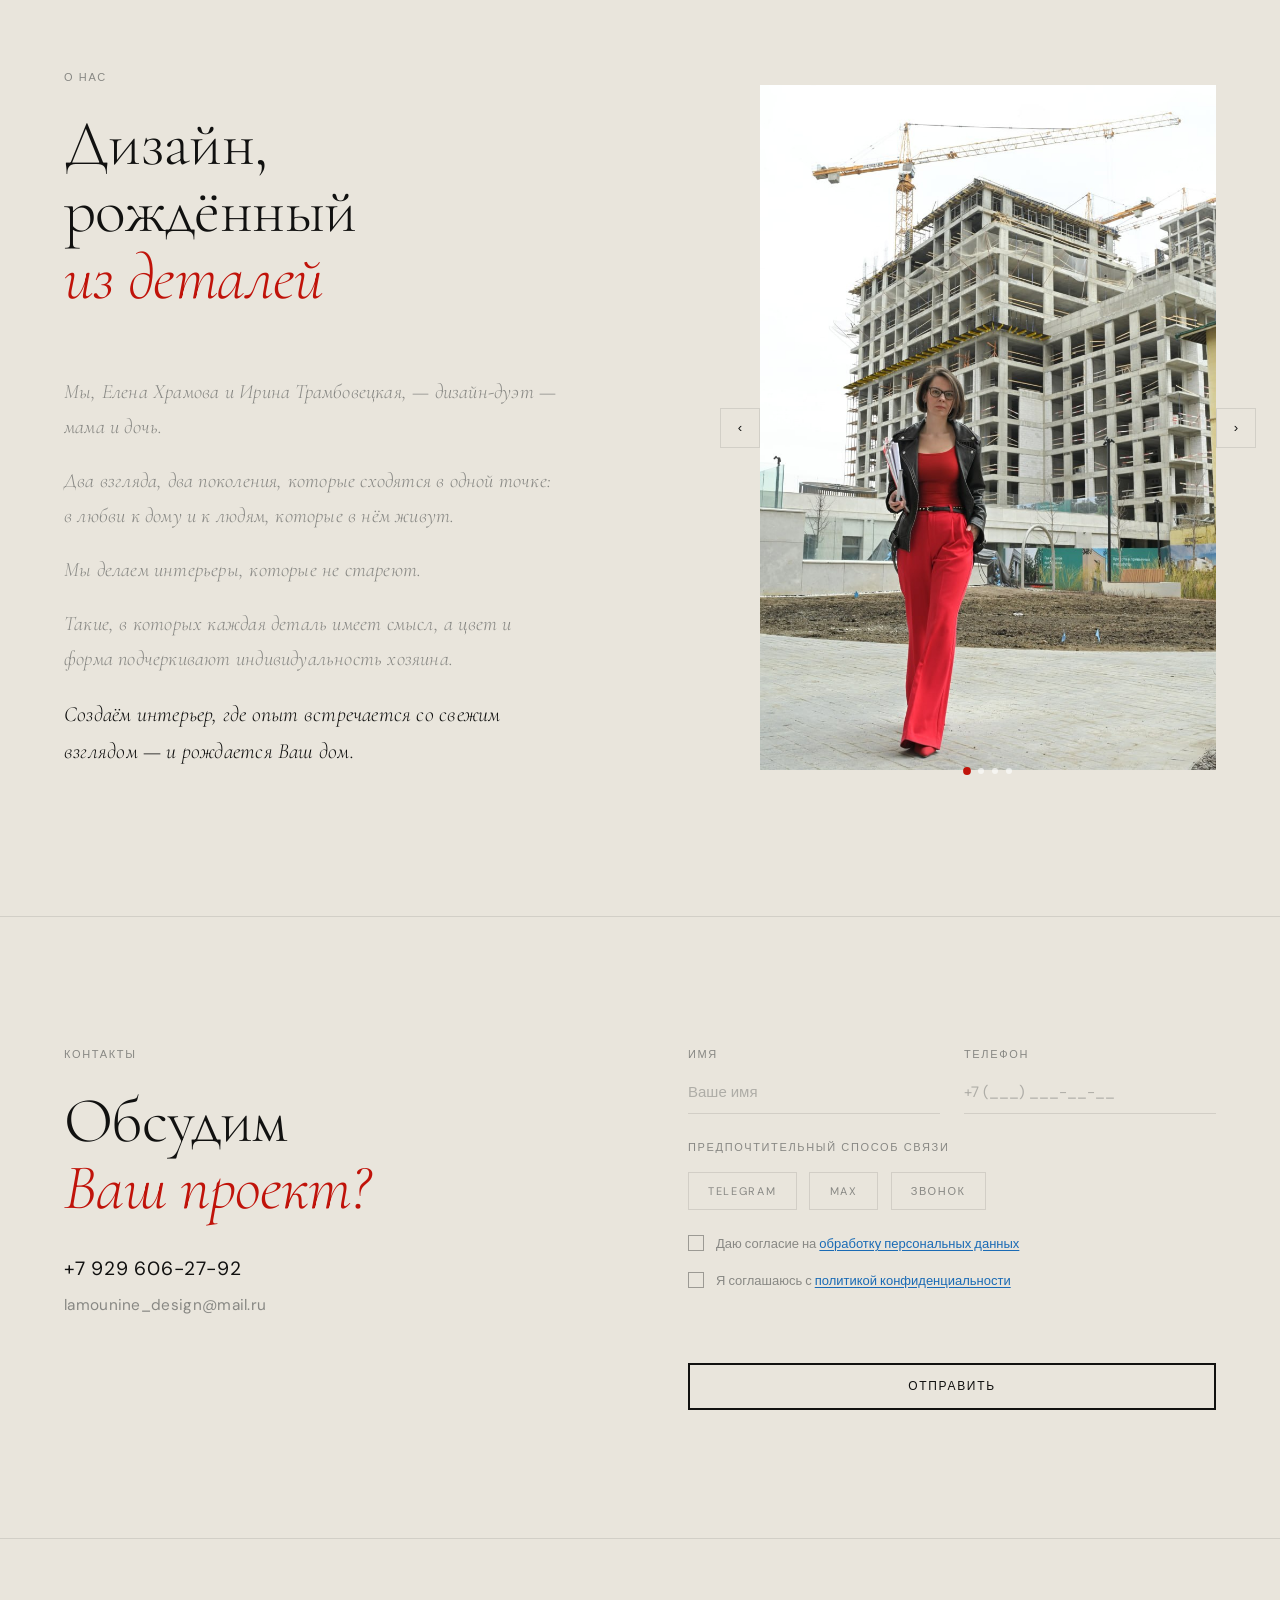
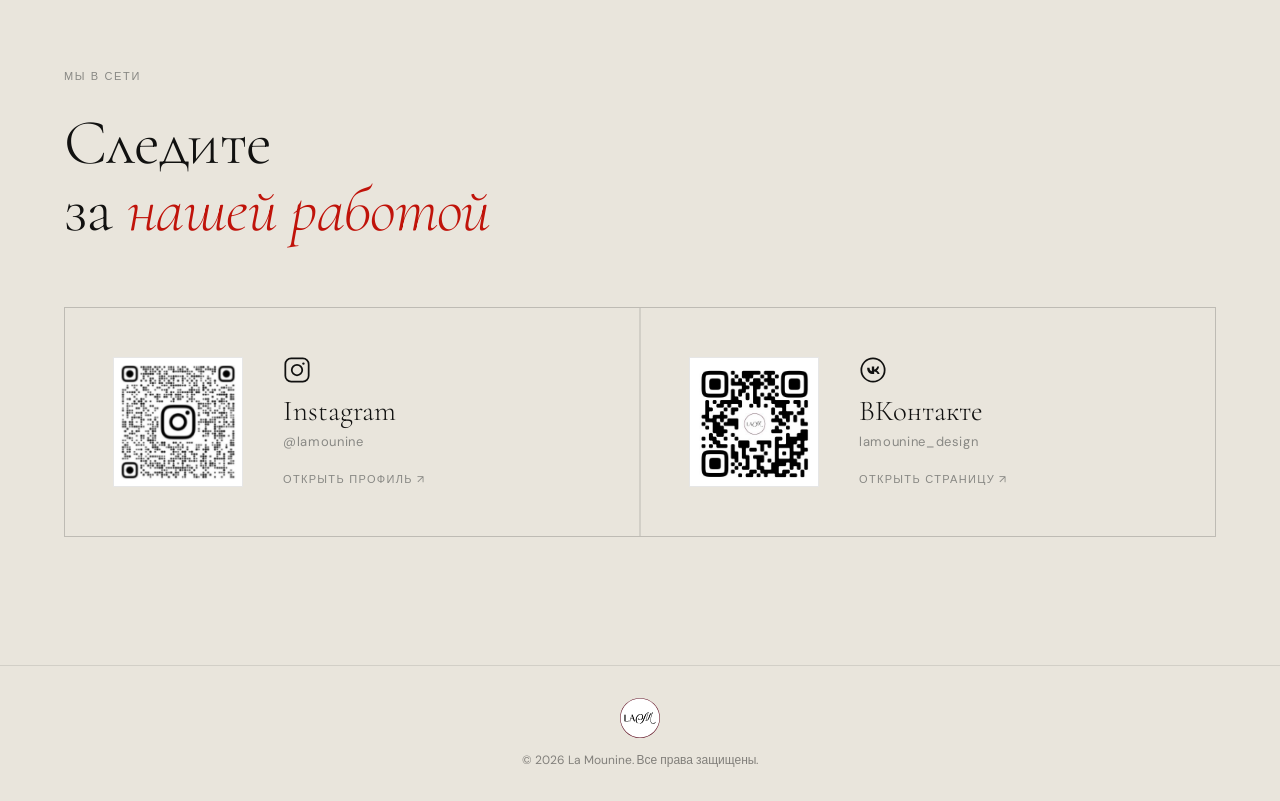
==== commit b0f8b503: "style: update layout and typography for lamounie section" ====
--- a/index.html
+++ b/index.html
@@ -6,7 +6,7 @@
   <meta name="viewport" content="width=device-width, initial-scale=1.0, viewport-fit=cover" />
   <title>La Mounine — Студия дизайна интерьера</title>
   <link rel="icon" type="image/svg+xml" href="images/favicon.svg" />
-  <link rel="stylesheet" href="style.css?v=14" />
+  <link rel="stylesheet" href="style.css?v=17" />
   <link rel="preconnect" href="https://fonts.googleapis.com" />
   <link rel="preconnect" href="https://fonts.gstatic.com" crossorigin />
   <link
--- a/style.css
+++ b/style.css
@@ -340,7 +340,7 @@
 
 .hero__manifesto p {
   font-family: var(--font-display, serif), serif;
-  font-size: clamp(1rem, 1.3vw, 1.15rem);
+  font-size: clamp(1.25rem, 1.6vw, 1.45rem);
   font-weight: 300;
   font-style: italic;
   line-height: 1.7;
@@ -735,6 +735,7 @@
 }
 
 .process__card-text {
+  font-family: var(--font-body), sans-serif;
   font-size: clamp(1rem, 1.3vw, 1.15rem);
   line-height: 1.75;
   color: var(--fg-muted);
@@ -832,8 +833,8 @@
 }
 
 .pricing__intro {
-  font-family: var(--font-body, sans-serif), sans-serif;
-  font-size: clamp(0.875rem, 1.1vw, 1rem);
+  font-family: var(--font-body), sans-serif;
+  font-size: clamp(1rem, 1.3vw, 1.15rem);
   line-height: 1.75;
   color: var(--fg-muted);
   margin-bottom: 3.5rem;
@@ -964,7 +965,7 @@
 
 .about__desc {
   font-family: var(--font-display), serif;
-  font-size: clamp(1rem, 1.3vw, 1.15rem);
+  font-size: clamp(1.25rem, 1.6vw, 1.45rem);
   font-weight: 300;
   font-style: italic;
   line-height: 1.7;
@@ -982,7 +983,7 @@
   color: var(--fg);
   font-family: var(--font-display, serif), serif;
   font-style: italic;
-  font-size: clamp(1.05rem, 1.3vw, 1.2rem);
+  font-size: clamp(1.3rem, 1.7vw, 1.55rem);
   line-height: 1.7;
 }
 
